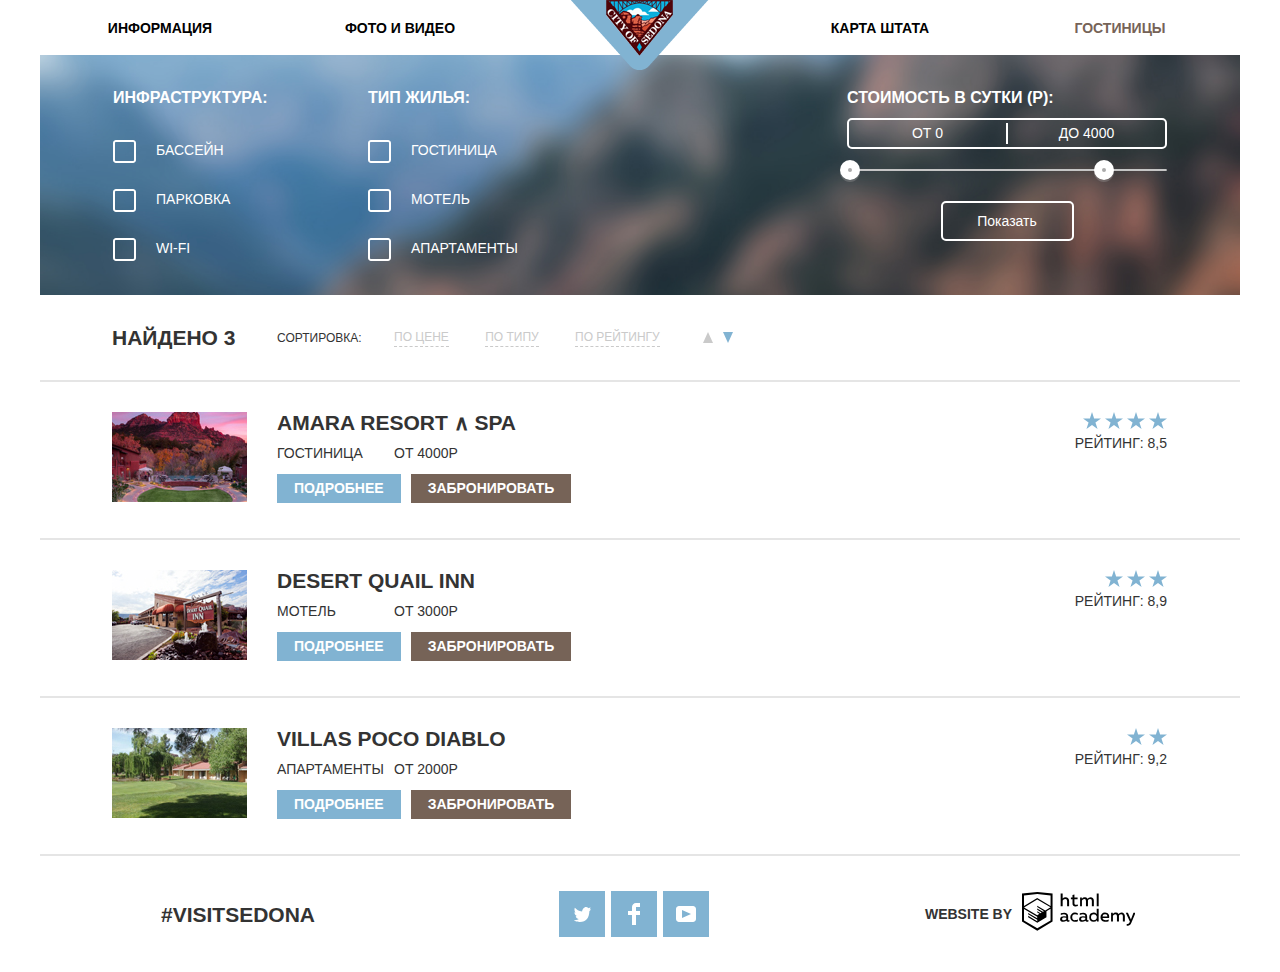
==== hotels.html @ 6f0a2630 "Добавил кнопки сортировки. Не понятно как их в право сместить." ====
<!DOCTYPE html>
<html lang="ru">
    <head>
        <meta charset="utf-8">
		<title>Седона - отели</title>
		<!-- <link href="https://fonts.googleapis.com/css?family=PT+Sans:400,400i,700,700i&amp;subset=cyrillic" rel="stylesheet"> -->
        <link rel="stylesheet" href="css/normalize.css">
		<link rel="stylesheet" href="css/styles.css">
		<link rel="stylesheet" href="css/jquery.ui.css">
		<link rel="stylesheet" href="css/jquery.ui.fix.css">
		<script src="js/jquery.js"></script>
		<script src="js/jquery.ui.js"></script>
		<script>
		$( function() {
			$( "#rangeSlider" ).slider({
				range: true,
				min: 0,
				max: 5000,
				values: [ 0, 4000 ],
				slide: function( event, ui ) {
					$( "#minPrice" ).html("ОТ " + ui.values[ 0 ]);
					$( "#maxPrice" ).html("ДО " + ui.values[ 1 ]);
				}
			});
			
			$( "#minPrice" ).html("ОТ " + $( "#rangeSlider" ).slider( "values", 0 ));
			$( "#maxPrice" ).html("ДО " + $( "#rangeSlider" ).slider( "values", 1 ));
		} );
		</script>
    </head>
    <body>
		<header class="page-header container">
		    <nav class="main-navigation">
				<ul class="site-navigation">
					<li><a href="index.html#intro">Информация</a></li>
					<li><a href="index.html">Фото и видео</a></li>
					<li>
						<a class="main-header-logo">
							<img src="img/site-icon-2.png" width="138" height="70" alt="Седона">
						</a>
					</li>
					<li><a href="index.html#map">Карта штата</a></li>
					<li><a class="active" href="hotels.html">Гостиницы</a></li>
				</ul>
			</nav>
		</header>
		<main class="container">
			<h1 class="visually-hidden">Седона - отели</h1>
			<section class="hotels-filter">
				<h2 class="visually-hidden">Фильтр</h2>
				<form class="hotels-filter-form" action="https://echo.htmlacademy.ru" method="GET">
					<div class="infrastructure-filter">
						<h3>Инфраструктура:</h4>
						<ul>
							<li>
								<input class="checkbox" id="isPoolRequired" type="checkbox" name="isPoolRequired">
								<label for="isPoolRequired"><span></span>Бассейн</label>
							</li>
							<li>
								<input class="checkbox" id="isParkingRequired" type="checkbox" name="isParkingRequired">
								<label for="isParkingRequired"><span></span>Парковка</label>
							</li>
							<li>
								<input class="checkbox" id="isWifiRequired" type="checkbox" name="isWifiRequired">
								<label for="isWifiRequired"><span></span>Wi-Fi</label>
							</li>
						</ul>
					</div>
					<div class="type-filter">
						<h3>Тип жилья:</h3>
						<ul>
							<li>
								<input class="checkbox" id="isHotelRequired" type="checkbox" name="isHotelRequired">
								<label for="isHotelRequired"><span></span>Гостиница</label>
							</li>
							<li>
								<input class="checkbox" id="isMotelRequired" type="checkbox" name="isMotelRequired">
								<label for="isMotelRequired"><span></span>Мотель</label>
							</li>
							<li>
								<input class="checkbox" id="isApartmentsRequired" type="checkbox" name="isApartmentsRequired">
								<label for="isApartmentsRequired"><span></span>Апартаменты</label>
							</li>
						</ul>
					</div>
					<div class="range-filter-section">
						<h3>Стоимость в сутки (р):</h3>
						<div class="range-prices">
							<div id="minPrice">ОТ</div>
							<div id="maxPrice">ДО</div>
						</div>

						<div id="rangeSlider"></div>
						<button class="button-white" type="submit">Показать</button>
					</div>
				</form>
			</section>
			<section class="hotels-sorting">
				<h2 class="visually-hidden">Способы сортировки</h2>
				<p class="total-column">
					Найдено <span class="total-counter">3</span>
				</p>
				<form class="hotels-sorting-form" action="https://echo.htmlacademy.ru" method="GET">
					<div class="sort-title">Сортировка:</div>
					<div class="sort-types">
						<button class="sort-button active" type="submit" name="price">По цене</button>
						<button class="sort-button" type="submit" name="type">По типу</button>
						<button class="sort-button" type="submit" name="rating">По рейтингу</button>
					</div>
					<div class="sort-direction">
						<button class="sort-button up-arrow-button" type="submit" name="ascending">По возрастанию</button>
						<button class="sort-button down-arrow-button active-button" type="submit" name="descending">По убыванию</button>
					</div>
				</form>
			</section>
			<section class="hotels-result">
				<h2 class="visually-hidden">Список отелей</h2>
				<ul>
					<li class="hotels-result-item">
						<div class="icon-column">
								<img src="img/content/amara-resort.jpg" width="135" height="90" alt="Отель Amara Resort &and; SPA">
						</div>
						<div class="description-column">
							<h2>Amara Resort &and; SPA</h2>
							<div class="details">
								<p>Гостиница</p>
								<p>от 4000р</p>
							</div>
							<div class="actions">
								<a class="button-blue" href="hotel-details.html">Подробнее</a>
								<a class="button-brown" href="hotel-order.html">Забронировать</a>
							</div>
						</div>
						<div class="rating-column">
							<ul class="rating">
								<li class="glyphicon-star">
									&nbsp;
								</li>
								<li class="glyphicon-star">
									&nbsp;
								</li>
								<li class="glyphicon-star">
									&nbsp;
								</li>
								<li class="glyphicon-star">
									&nbsp;
								</li>
							</ul>
							<p class="rating-info">
								Рейтинг: 8,5
							</p>
						</div>
					</li>
					<li class="hotels-result-item">
						<div class="icon-column">
							<img src="img/content/desert-quail.jpg" width="135" height="90" alt="Отель Desert Quail Inn">
						</div>
						<div class="description-column">
							<h2>Desert Quail Inn</h2>
							
							<div class="details">
								<p>Мотель</p>
								<p>от 3000р</p>
							</div>
							<div class="actions">
								<a class="button-blue" href="hotel-details.html">Подробнее</a>
								<a class="button-brown" href="hotel-order.html">Забронировать</a>
							</div>
						</div>
						<div class="rating-column">
							<ul class="rating">
								<li class="glyphicon-star">
									&nbsp;
								</li>
								<li class="glyphicon-star">
									&nbsp;
								</li>
								<li class="glyphicon-star">
									&nbsp;
								</li>
							</ul>
							<p class="rating-info">
								Рейтинг: 8,9
							</p>
						</div>
					</li>
					<li class="hotels-result-item">
						<div class="icon-column">
							<img src="img/content/villas-at-poco.jpg" width="135" height="90" alt="Отель Villas Poco Diablo">
						</div>
						<div class="description-column">
							<h2>Villas Poco Diablo</h2>
							<div class="details">
								<p>Апартаменты</p>
								<p>от 2000р</p>
							</div>
							<div class="actions">
								<a class="button-blue" href="hotel-details.html">Подробнее</a>
								<a class="button-brown" href="hotel-order.html">Забронировать</a>
							</div>
						</div>
						<div class="rating-column">
							<ul class="rating">
								<li class="glyphicon-star">
									&nbsp;
								</li>
								<li class="glyphicon-star">
									&nbsp;
								</li>
							</ul>
							<div class="rating-info">
								Рейтинг: 9,2
							</div>
						</div>
					</li>
				</ul>
			</section>
		</main>
		<footer class="page-footer container">
			<div class="footer-tag">
				#VISITSEDONA
			</div>

			<div class="footer-social">
				<ul>
					<li>
						<a href="#" class="social-button">
							<span class="visually-hidden">Твиттер</span>
							<svg version="1.1" id="Layer_1" xmlns="http://www.w3.org/2000/svg" xmlns:xlink="http://www.w3.org/1999/xlink" x="0px" y="0px"
							width="17px" height="15px" viewBox="0 0 17 15" enable-background="new 0 0 17 15" xml:space="preserve">
								
								<g id="W6EeEF_1_">
									<g>
										<path fill="#FFFFFF" d="M10.95,0.144c1.685-0.496,2.984,0.27,3.577,1.179c0.673-0.231,1.331-0.481,2.011-0.708
											c-0.004,0.861-0.522,1.513-0.857,1.768c0.685,0.17,1.304-0.491,1.304-0.491c-0.169,1-1.006,1.788-1.563,2.024
											c-0.231,6.75-3.175,11.217-10.077,11.082c-0.522,0,0.075,0-0.446,0c-0.41,0-4.164-0.46-4.898-1.887
											c2.271,0.196,3.893-0.422,4.693-1.177c-0.96-0.3-2.679-0.477-2.979-2.95C2.064,9.09,2.279,9.212,2.905,9.103
											C1.705,8.247,0.374,7.53,0.448,5.33c0.285,0.328,1.067,0.536,1.34,0.472c-0.703-0.241-1.97-3.36-0.894-4.952
											c1.818,1.854,3.735,3.606,7.152,3.773C8.254,2.33,9.183,0.793,10.95,0.144z"/>
									</g>
								</g>
							</svg>
						</a>
					</li>
					<li>
						<a href="#" class="social-button">
							<span class="visually-hidden">Фейсбук</span>
							<svg version="1.1" id="Layer_2" xmlns="http://www.w3.org/2000/svg" xmlns:xlink="http://www.w3.org/1999/xlink" x="0px" y="0px"
							width="12px" height="22px" viewBox="0 0 12 22" enable-background="new 0 0 12 22" xml:space="preserve">
								<path fill="#FFFFFF" d="M12,4V0H8C5.791,0,4,1.791,4,4v4H0v4h4v10h4V12h4V8H8V4H12z"/>
							</svg>
						</a>
					</li>
					<li>
						<a href="#" class="social-button">
							<span class="visually-hidden">YouTube</span>
							<svg version="1.1" id="Layer_1" xmlns="http://www.w3.org/2000/svg" xmlns:xlink="http://www.w3.org/1999/xlink" x="0px" y="0px"
							width="20px" height="16px" viewBox="0 0 20 16" enable-background="new 0 0 20 16" xml:space="preserve">
								<path fill="#FFFFFF" d="M17,0H3C1.35,0,0,1.35,0,3v10c0,1.65,1.35,3,3,3h14c1.65,0,3-1.35,3-3V3C20,1.35,18.65,0,17,0z
										M6.027,11.998V4.002L15.014,8L6.027,11.998z"/>
							</svg>
						</a>
					</li>
				</ul>
			</div>

			<div class="footer-copyright">
				<b>Website by</b>
				<a class="button" href="https://htmlacademy.ru">
					<svg id="Layer_1" data-name="Layer 1" xmlns="http://www.w3.org/2000/svg" viewBox="0 0 113 39" width="113px" height="39px"><title>HTML Academy</title><path d="M401.93,351.51a2.07,2.07,0,0,0,.58-0.11v1.4a3.41,3.41,0,0,1-1.24.22,1.75,1.75,0,0,1-1.75-1,5.08,5.08,0,0,1-3.3,1.13c-1.59,0-3.06-.87-3.06-2.68,0-2.24,2.08-2.93,3.9-2.93a11.63,11.63,0,0,1,2.28.26v-0.31c0-1.09-.8-1.86-2.3-1.86a7.79,7.79,0,0,0-3.15.67v-1.79a10.72,10.72,0,0,1,3.35-.58c2.48,0,4,1.18,4,3.83v3.14A0.57,0.57,0,0,0,401.93,351.51Zm-6.76-1.19a1.42,1.42,0,0,0,1.64,1.29,3.56,3.56,0,0,0,2.53-1V349.1a10.21,10.21,0,0,0-1.9-.22C396.34,348.89,395.17,349.23,395.17,350.33Z" transform="translate(-355.09 -323.29)" fill="black"/><path d="M408.15,343.91a5.29,5.29,0,0,1,2.7.67v1.79a4.28,4.28,0,0,0-2.42-.73,2.89,2.89,0,1,0,0,5.76,5.26,5.26,0,0,0,2.55-.67v1.8a6.58,6.58,0,0,1-2.9.6,4.42,4.42,0,0,1-4.72-4.54A4.54,4.54,0,0,1,408.15,343.91Z" transform="translate(-355.09 -323.29)" fill="black"/><path d="M420.93,351.51a2.07,2.07,0,0,0,.58-0.11v1.4a3.41,3.41,0,0,1-1.24.22,1.75,1.75,0,0,1-1.75-1,5.08,5.08,0,0,1-3.3,1.13c-1.59,0-3.06-.87-3.06-2.68,0-2.24,2.08-2.93,3.9-2.93a11.63,11.63,0,0,1,2.28.26v-0.31c0-1.09-.8-1.86-2.3-1.86a7.79,7.79,0,0,0-3.15.67v-1.79a10.72,10.72,0,0,1,3.35-.58c2.48,0,4,1.18,4,3.83v3.14A0.57,0.57,0,0,0,420.93,351.51Zm-6.76-1.19a1.42,1.42,0,0,0,1.64,1.29,3.56,3.56,0,0,0,2.53-1V349.1a10.21,10.21,0,0,0-1.9-.22C415.33,348.89,414.17,349.23,414.17,350.33Z" transform="translate(-355.09 -323.29)" fill="black"/><path d="M431.76,340.14V352.9H430v-1.39a4.07,4.07,0,0,1-3.35,1.62,4.62,4.62,0,0,1,0-9.22,4,4,0,0,1,3.15,1.37v-5.14h2ZM427,345.62a2.9,2.9,0,0,0,0,5.8,3,3,0,0,0,2.79-1.84v-2.13A3.06,3.06,0,0,0,427,345.62Z" transform="translate(-355.09 -323.29)" fill="black"/><path d="M438.08,343.91c3.48,0,4.68,2.81,4.12,5.34h-6.58c0.22,1.57,1.75,2.22,3.35,2.22a6.41,6.41,0,0,0,2.77-.62v1.68a7.5,7.5,0,0,1-3.14.6c-2.68,0-5-1.53-5-4.61A4.39,4.39,0,0,1,438.08,343.91Zm0.09,1.62a2.39,2.39,0,0,0-2.57,2.26h4.85A2.06,2.06,0,0,0,438.17,345.53Z" transform="translate(-355.09 -323.29)" fill="black"/><path d="M444.19,352.9v-8.75h1.73v1.09a4,4,0,0,1,2.92-1.33,3,3,0,0,1,2.73,1.4,4.33,4.33,0,0,1,3.06-1.4,3.21,3.21,0,0,1,3.32,3.52v5.47h-2v-5.41a1.67,1.67,0,0,0-1.73-1.84,2.94,2.94,0,0,0-2.17,1.18c0,0.2,0,.4,0,0.6v5.47h-2v-5.41a1.67,1.67,0,0,0-1.73-1.84,3.11,3.11,0,0,0-2.32,1.35v5.91h-2Z" transform="translate(-355.09 -323.29)" fill="black"/><path d="M466.56,344.15h2l-4.1,9.93c-0.95,2.28-2.19,3-3.52,3a5,5,0,0,1-1.15-.15v-1.66a3,3,0,0,0,.89.13c0.95,0,1.66-.67,2.17-2l0.18-.44-4.16-8.82H461l3,6.6Z" transform="translate(-355.09 -323.29)" fill="black"/><path d="M395.75,324.82v5a4,4,0,0,1,2.83-1.2,3.41,3.41,0,0,1,3.61,3.57v5.41h-2v-5.16a1.9,1.9,0,0,0-2-2.1,3.08,3.08,0,0,0-2.44,1.46v5.8h-2V324.82h2Z" transform="translate(-355.09 -323.29)" fill="black"/><path d="M407.52,325.71v3.12h3.17v1.71h-3.17v4c0,1.15.53,1.53,1.66,1.53a4.71,4.71,0,0,0,1.77-.35v1.68a7.14,7.14,0,0,1-2.35.38,2.68,2.68,0,0,1-3-2.88v-4.38H404v-1.71h1.57v-2.64Z" transform="translate(-355.09 -323.29)" fill="black"/><path d="M413.19,337.58v-8.75h1.73v1.09a4,4,0,0,1,2.92-1.33,3,3,0,0,1,2.73,1.4,4.33,4.33,0,0,1,3.06-1.4,3.21,3.21,0,0,1,3.32,3.52v5.47h-2v-5.41a1.67,1.67,0,0,0-1.73-1.84,2.94,2.94,0,0,0-2.17,1.18c0,0.2,0,.4,0,0.6v5.47h-2v-5.41a1.67,1.67,0,0,0-1.73-1.84,3.11,3.11,0,0,0-2.32,1.35v5.91h-2Z" transform="translate(-355.09 -323.29)" fill="black"/><rect x="74.72" y="1.52" width="1.95" height="12.76" fill="black"/><path d="M370.53,323.31l-0.16,0-15.28,1.6v28L370.37,362l15.28-9.09v-28Zm13.12,28.45-13.28,7.9-13.28-7.9V340.28l13.22,7.87,0,1.43-9.07-5.4v1.38l9.11,5.47,0,1.46-9.1-5.42v1.38l9.11,5.47h0l9.19-5.5v-1.39h0v-4.52l4.1-2.45v11.67Zm0-13.16L380,340.74h0l-1.68,1-8-4.76v1.38l6.84,4.07-0.06,0-0.15.09-1,.57-5.64-3.36v1.38l4.45,2.65-1.05.7,0,0-3.36-2v1.38l2.21,1.3-2.25,1.35-13.16-7.82,13.17-7.92h0Zm0-1.39-13.35-7.87h0l-13.2,7.86v-10.5l13.28-1.39,13.28,1.39v10.51Z" transform="translate(-355.09 -323.29)" fill="black"/></svg>
				</a>
			</div>
		</footer>
	</body>
</html>
---- css/styles.css ----
html, body {
	/* Блочная модель */
	margin: 0;
	padding: 0;

	/* Типографика */
	font-family: 'PT Sans', sans-serif;
	font-size: 14px;
	line-height: 21px;
	font-weight: normal;
	color: #333333;
	text-transform: uppercase;
	text-align: center;

	/* Оформление */
	background-color: white;
}

/* body {
	background-image: url("../img/backgrounds/sedona-index-1200.jpg");
	background-position: top center;
	background-repeat: no-repeat;
} */

h2, h3 {
	/* Блочная модель */
	margin: 0;

	/* Типографика */
	font-size: 21px;
	font-weight: bold;
	line-height: 21px;
}

a {
	/* Типографика */
	text-decoration: none;
	color: black;
}

a:hover,
a:focus {
	color: #81b3d2;
}

a:click {
	color: #cacaca;
}

a:active,
a.active {
	color: #766357;
}

p {
	/* Блочная модель */
	padding-top: 0;
	margin: 0;
}

.visually-hidden {
	position: absolute !important;
	clip: rect(1px 1px 1px 1px); /* IE6, IE7 */
	clip: rect(1px, 1px, 1px, 1px);
	padding:0 !important;
	border:0 !important;
	height: 1px !important; 
	width: 1px !important; 
	overflow: hidden;
}

.container {
	/* Блочная модель */
	max-width: 1200px;
	margin: 0 auto;
}

.site-navigation {
	/* Блочная модель */
	display: flex;
	flex-wrap: wrap;
	align-items: center;
	margin: 0;
	padding: 0;

	/* Типографика */
	line-height: 26px;

	/* Оформление */
	list-style: none;
}

.site-navigation li {
	/* Блочная модель */
	width: 20%;

	/* Типографика */
	text-align: center;
	font-weight: bold;
	line-height: 26px;
}

.main-header-logo {
	position: relative;

	height: 55px;
	display: block;
}

.main-header-logo img {
	position: absolute;
	z-index: 2;
	top: 0;
	left: 0;
	right: 0;

	margin: 0 auto;
}

.intro h2 {
	/* Блочная модель */
	padding-top: 55px;
	padding-bottom: 0px;
	margin: 0 auto;
	max-width: 490px;

	/* Типографика */
	line-height: 26px;
}

.intro p {
	/* Блочная модель */
	padding-top: 30px;
	padding-bottom: 50px;
	margin: 0 auto;
}

.feature {
	/* Блочная модель */
	display: flex;
	align-items: center;

	/* Типографика */
	text-align: center;
	color: white;

	/* Оформление */
	background-color: #81b3d2;
}

.feature img {
	display: block;
	padding: 0;
	margin: 0;
}

.feature p {
	padding-top: 32px;
}

.feature.feature-reverse {
	/* Блочная модель */
	flex-direction: row-reverse;
}

.left-side {
	padding-left: 60px;
	padding-right: 60px;
}

.recommendations {
	/* Блочная модель */
	display: flex;
}

.recommendations .recommendations-item {
	/* Блочная модель */
	width: 33%;
}

.recommendations .recommendations-item p {
	padding-top: 32px;
}

.recommendations .recommendations-item h3 {
	/* Позиционирование */
	position: relative;

	/* Блочная модель */
	padding-top: 164px;
}

.recommendations .recommendations-item h3::before {
	content: "";

	/* Позиционирование */
	position: absolute;
	top: 60px;
	left: 0;
	right: 0;

	/* Блочная модель */
	width: 75px;
	height: 76px;
	margin: 0 auto;

	/* Оформление */
	background-repeat: no-repeat;
}

.recommendations .recommendations-item.house h3::before {
	/* Оформление */
	background-image: url("../img/icons/house.svg");
}

.recommendations .recommendations-item.food h3::before {
	/* Оформление */
	background-image: url("../img/icons/food.svg");
}

.recommendations .recommendations-item.souvenirs h3::before {
	/* Оформление */
	background-image: url("../img/icons/souvenirs.svg");
}

.recommendations .recommendations-item p:last-child {
	padding-bottom: 90px;
}

.features-list {
	/* Блочная модель */
	display: flex;

	/* Типографика */
	text-align: center;

	/* Оформление */
	background-color: #eeeeee;
}

.features-list .features-item {
	/* Блочная модель */
	width: 33%;
	padding-left: 70px;
	padding-right: 70px;
}

.features-list .features-item h3 {
	/* Блочная модель */
	padding-top: 50px; 

	/* Блочная модель */
	margin: 0;

	/* Типографика */
	color: black;
}

.features-list .features-item p {
	padding-top: 32px;
}

.features-list .features-item p:last-child {
	padding-bottom: 65px;
}

.hotels-search {
	/* Типографика */
	text-align: center;
}

.hotels-search h2 {
	/* Блочная модель */
	padding-top: 60px;
	margin: 0;

	/* Типографика */
	font-size: 30px;
	line-height: 36px;
	text-align: center;
}

/* ???? */
.hotels-search > p {
	/* Блочная модель */
	padding: 0;

	/* Типографика */
	font-size: 14px;
	line-height: 24px;
	font-weight: normal;
}

.hotels-search > p:first-of-type {
	/* Блочная модель */
	padding-top: 40px;
}

.hotels-search > p:last-of-type {
	/* Блочная модель */
	padding-bottom: 55px;
}

.hotels-search button {
	/* Типографика */
	font: inherit;
	font-size: 21px;
	font-weight: bold;
	line-height: 26px;
	text-transform: uppercase;
	text-align: center;
	vertical-align: middle;
	color: white;

	/* Оформление */
	border: none;
}

.hotels-search .button-brown {
	/* Блочная модель */
	width: 568px;
	min-height: 86px;
}

.hotels-search .overlay-content {
	/* Позиционирование */
	position: relative;
}

.hotels-search .search-form {
	/* Позиционирование */
	position: absolute;
	top: 0;
	left: 0;
	right: 0;
	z-index: 2;

	/* Блочная модель */
	padding: 55px;
	margin: 0 auto;
	width: 458px;

	/* Типографика */
	text-align: left;
	font-weight: bold;

	/* Оформление */
	background-color: white;
}

.hotels-search .search-form .flex-row {
	/* Блочная модель */
	display: flex;
	flex-wrap: nowrap;
	align-items: center;
	justify-content: flex-end;
}

.hotels-search .search-form > .flex-row {
	/* Блочная модель */
	padding-bottom: 30px;
}

.hotels-search .search-form > .flex-row:last-of-type {
	/* Блочная модель */
	padding-bottom: 55px;
}

.hotels-search .search-form .flex-row.half-width {
	/* Блочная модель */
	width: 50%;
}

.hotels-search .search-form button:not(.button-blue) {
	/* Блочная модель */
	width: 40px;
	min-height: 40px;
	border: none;
	border-radius: 0px;

	/* Типографика */
	color: #a9a9a9;

	/* Оформление */
	outline: none;
	background-color: #f2f2f2;
	cursor: pointer;
}

.hotels-search .search-form .calendar {
	/* Типографика */
	font-size: 0;

	/* Оформление */
	background-image: url("../img/icons/calendar.svg");
	background-repeat: no-repeat;
	background-position: 50% 50%;
}

.hotels-search .search-form .half-width input {
	/* Блочная модель */
	width: 40px;

	/* Типографика */
	text-align: center;
}

.hotels-search .search-form input {
	/* Блочная модель */
	width: 306px;
	height: 38px;

	/* Типографика */
	font: inherit;

	/* Оформление */
	outline: none;
	border: none;
	background-color: #f2f2f2;
}

.hotels-search .search-form input:hover {
	/* Оформление */
	background-color: #ebebeb;
}

.hotels-search .search-form input:focus {
	/* Оформление */
	background-color: white;
	border: 2px solid #e5e5e5;
	outline: none;
}

.hotels-search .search-form label {
	padding-right: 20px;
}

.map img {
	display: block;
	padding: 0;
	margin: 0;
}

.search-form .button-blue {
	/* Блочная модель */
	min-height: 58px;
	width: 458px;
}

.button-brown {
	/* Типографика */
	color: white;

	/* Оформление */
	background-color: #766357;
}

.button-brown:hover,
.button-brown:focus {
	/* Типографика */
	color: white;

	/* Оформление */
	background-color: #604e43;
}

.button-brown:active {
	/* Типографика */
	color: #928a85;

	/* Оформление */
	background-color: #503e33;
}

.button-blue {
	/* Типографика */
	color: white;

	/* Оформление */
	background-color: #81b3d2;
}

.button-blue:hover,
.button-blue:focus {
	/* Типографика */
	color: white;
	
	/* Оформление */
	background-color: #669ec0;
}

.button-blue:active {
	/* Типографика */
	color: #94b9d2;

	/* Оформление */
	background-color: #5496bd;
}

.hotels-filter {
	/* Блочная модель */
	padding: 32px;

	/* Оформление */
	background-image: url("../img/backgrounds/intro-blur.jpg");
	background-repeat: no-repeat;
	background-size: cover;
	background-position: 50% 50%;
}

.hotels-filter-form {
	/* Блочная модель */
	display: flex;
	align-items: flex-start;
	justify-content: space-between;
	padding-left: 41px;
	padding-right: 41px;

	/* Типографика */
	color: white;
}

.hotels-filter-form h3 {
	/* Типографика */
	font-size: 16px;
}

.hotels-filter-form .infrastructure-filter,
.hotels-filter-form .type-filter {
	/* Блочная модель */
	flex-basis: 255px;

	/* Типографика */
	text-align: left;
}

.hotels-filter-form .infrastructure-filter h3,
.hotels-filter-form .type-filter h3 {
	/* Блочная модель */
	padding-bottom: 30px; 
}

.hotels-filter-form .range-filter-section {
	/* Блочная модель */
	flex-basis: 320px;
	margin-left: auto;

	/* Типографика */
	text-align: center;
}

.hotels-filter-form .range-filter-section h3 {
	/* Блочная модель */
	margin-bottom: 10px;

	/* Типографика */
	text-align: left;
}

.hotels-filter-form .range-filter-section .range-prices {
	/* Блочная модель */
	display: flex;
	padding-top: 3px;
	padding-bottom: 3px;
	margin-bottom: 20px;

	/* Оформление */
	border: 2px solid white;
	border-radius: 5px;
}

.hotels-filter-form .range-filter-section .range-prices div {
	flex: 1 1;
}

.hotels-filter-form .range-filter-section .range-prices div:last-child {
	border-left: 2px solid white;
}

.hotels-filter-form .range-filter-section .ui-slider {
	margin-bottom: 30px;
}

.hotels-filter-form ul {
	/* Блочная модель */
	padding: 0;
	margin: 0;

	/* Типографика */
	font-weight: normal;
	text-align: left;

	/* Оформление */
	list-style: none;
}

.hotels-filter-form ul li:not(:last-of-type) {
	padding-bottom: 22px;
}

.hotels-filter-form .checkbox {
	/* Блочная модель */
	display: none;
}

.hotels-filter-form .checkbox + label {
	/* Оформление */
	cursor: pointer;
}

/*
	Took solution from here https://blogs.adobe.com/creativecloud/css-vs-svg-styling-checkboxes-and-radio-buttons/.
	TODO: How to color SVG to white in this case?
 */
.hotels-filter-form .checkbox + label span {
	/* Блочная модель */
	display: inline-block;
    vertical-align: middle;
    width: 27px;
	height: 27px;
	padding-right: 16px;

	/* Оформление */
    background: url("../img/icons/checkbox-off.svg") 0px center no-repeat;
}

.hotels-filter-form .checkbox:checked + label span {
	/* Оформление */
	background-image: url("../img/icons/checkbox-on.svg");
}

.range-filter-section .ui-slider .ui-slider-handle {
	width:23px; 
    height:23px; 
	background:url("../img/icons/range-filter-button.svg") no-repeat; 
	overflow: hidden; 
    position:absolute;
    top: -10px;
    border-style:none; 
}

.range-filter-section .button-white {
	border: 2px solid white;
    background: none;
    color: white;
    width: 133px;
    padding-top: 10px;
    padding-bottom: 10px;
    border-radius: 5px;
}

.range-filter-section .button-white:hover, 
.range-filter-section .button-white:focus {
	color: black;
	background-color: white;
}

.hotels-sorting {
	/* Блочная модель */
	display: flex;
	align-items: center;
	justify-content: flex-start;
	padding-left: 72px;

	text-transform: uppercase;

	/* Временно. Для разметки */
	height: 85px;
}

.hotels-sorting .total-column {
	font-size: 21px;
	line-height: 26px;
	font-weight: bold;
}

.hotels-sorting .total-column,
.hotels-result-item .icon-column {
	/* Блочная модель */
	flex-basis: 165px;

	/* Типографика */
	text-align: left;
}

.hotels-sorting .hotels-sorting-form {
	flex-grow: 1;
	text-align: left;
}

.hotels-sorting .hotels-sorting-form .sort-title,
.hotels-sorting .hotels-sorting-form .sort-types {
	font-size: 12px;
	line-height: 18px;
}

.hotels-sorting .hotels-sorting-form,
.hotels-result-item .details,
.hotels-result-item .actions {
	display: flex;
	align-items: center;
	justify-content: flex-start;
}

.hotels-sorting .sort-title,
.hotels-result-item .details p:first-of-type,
.hotels-result-item .actions a:first-of-type {
	flex-basis: 107px;
	margin-right: 10px;
}

.hotels-sorting .sort-direction {
	display: flex;
	flex-direction: row;
	flex-grow: 1;
	padding-right: 73px;
}

.hotels-sorting .sort-direction .sort-button {
	margin-left: 10px;
}

/*
	Took example here https://css-tricks.com/snippets/css/css-triangle/.
*/
.hotels-sorting .up-arrow-button {
	width: 0;
	height: 0;

	font-size: 0px;

	border: none;
	border-left: 5px solid transparent;
	border-right: 5px solid transparent;
	
	border-bottom: 11px solid #cacaca;
}

.hotels-sorting .up-arrow-button.active {
	border-bottom-color: #81b3d2;
}

.hotels-sorting .up-arrow-button:active {
	border-bottom-color: #81b3d2;
}

.hotels-sorting .up-arrow-button:hover,
.hotels-sorting .up-arrow-button:focus {
	border-bottom-color: black;	
}

.hotels-sorting .down-arrow-button {
	width: 0;
	height: 0;

	font-size: 0px;

	border: none;
	border-left: 5px solid transparent;
	border-right: 5px solid transparent;
	
	border-top: 11px solid #cacaca;	
}

.hotels-sorting .down-arrow-button.active-button {
	border-top-color: #81b3d2;	
}

.hotels-sorting .down-arrow-button:active {
	border-top-color: #81b3d2;
}

.hotels-sorting .down-arrow-button:hover,
.hotels-sorting .down-arrow-button:focus {
	border-top-color: black;	
}

.hotels-sorting-form button {
	/* Блочная модель */
	padding:0;

	/* Типографика */
	font: inherit;
	font-size: 12px;
	line-height: 18px;
	color: #cacaca;
	text-transform: uppercase;
	
	/* Оформление */
	background:none;
	border:none;
	border-bottom: 1px dashed #cacaca;
	cursor: pointer;
}

.hotels-sorting-form .sort-types .sort-button {
	margin-right: 33px;
}

.hotels-sorting-form .sort-types .sort-button.active-button {
	color: #95bed8;

	border:none;
}

.hotels-sorting-form .sort-types .sort-button:hover,
.hotels-sorting-form .sort-types .sort-button:focus {
	color: #95bed8;

	border-bottom: 1px dashed #95bed8;
}

.hotels-sorting-form .sort-types .sort-button:click {
	color:black;

	border: none;
}

.hotels-result > ul {
	/* Блочная модель */
	padding: 0;
	margin: 0;
	list-style: none;
}

.hotels-result .hotels-result-item {
	/* Блочная модель */
	display: flex;
	align-items: stretch;
	justify-content: flex-start;
	padding-top: 30px;
	padding-bottom: 30px;
	padding-left: 72px;

	/* Типографика */
	text-align: left;

	/* Оформление */
	border-top: 2px solid #e5e5e5;
}

.hotels-result .hotels-result-item:last-of-type {
	/* Оформление */
	border-bottom: 2px solid #e5e5e5;
}

.hotels-result-item h2 {
	padding-bottom: 10px;
}

.hotels-result-item .details {
	padding-bottom: 10px;
}

.hotels-result-item .rating-column {
	flex: 1;
	display: flex;
	flex-direction: column;
	text-align: right;
	align-content: space-between;
	padding-right: 73px;
}

.hotels-result-item .rating-column .rating-info {
	flex: 1;
}

.hotels-result .rating .glyphicon-star {
	display: inline-block;
	width: 18px;
	height: 17px;
	background-image: url("../img/icons/star-icon.svg");
	background-repeat: no-repeat;
}

.hotels-result .button-blue {
	border: none;
	padding-left: 17px;
	padding-right: 17px;
	padding-top: 4px;
	padding-bottom: 4px;

	text-decoration: none;
	text-align: center;
	font-size: 14px;
	font-weight: bold;
	line-height: 21px;
}

.hotels-result .button-brown {
	border: none;
	padding-left: 17px;
	padding-right: 17px;
	padding-top: 4px;
	padding-bottom: 4px;

	text-decoration: none;
	text-align: center;
	font-size: 14px;
	font-weight: bold;
	line-height: 21px;
}

.page-footer {
	display: flex;
	align-items: center;
}

.page-footer-overlay {
	position: relative;
	
	margin-top: -116px;
	
	background: rgba(255, 255, 255, .5);
}

.page-footer > div {
	width: 33%;
}

.footer-tag {
	font-weight: bold;
	font-size: 21px;
}

.footer-social ul {
	/* Блочная модель */
	display: flex;
	flex-wrap: wrap;
	align-items: center;
	justify-content: space-between;
	margin: 0 auto;
	padding: 0;
	width: 150px;

	/* Типографика */
	text-align: center;

	/* Оформление */
	list-style: none;
}

.footer-social .social-button  {
	display: flex;
	align-items: center;
	justify-content: center;
	width: 46px;
	height: 46px;
	margin-top: 35px;
	margin-bottom: 35px;
	background-color: #81b3d2;
}

.footer-social .social-button:hover,
.footer-social .social-button:focus {
	background-color: #669ec0;
}

.footer-social .social-button:active {
	background-color: #5496bd;
}

.footer-social .social-button:active path {
	fill: #88b6d1;
}

.footer-copyright {
	display: flex;
	align-items: center;
	justify-content: center;
}

.footer-copyright b {
	padding-right: 10px;
}

.footer-copyright:hover path,
.footer-copyright:focus path,
.footer-copyright:hover rect,
.footer-copyright:focus rect {
	fill: #81b3d2;
}

.footer-copyright:active path,
.footer-copyright:active rect  {
	fill: #bdbbbc;
}

.footer-social a {
	/* Типографика */
	color: black;
}

.footer-social a:hover,
.footer-social a:focus {
	/* Типографика */
	color: #81b3d2;
}
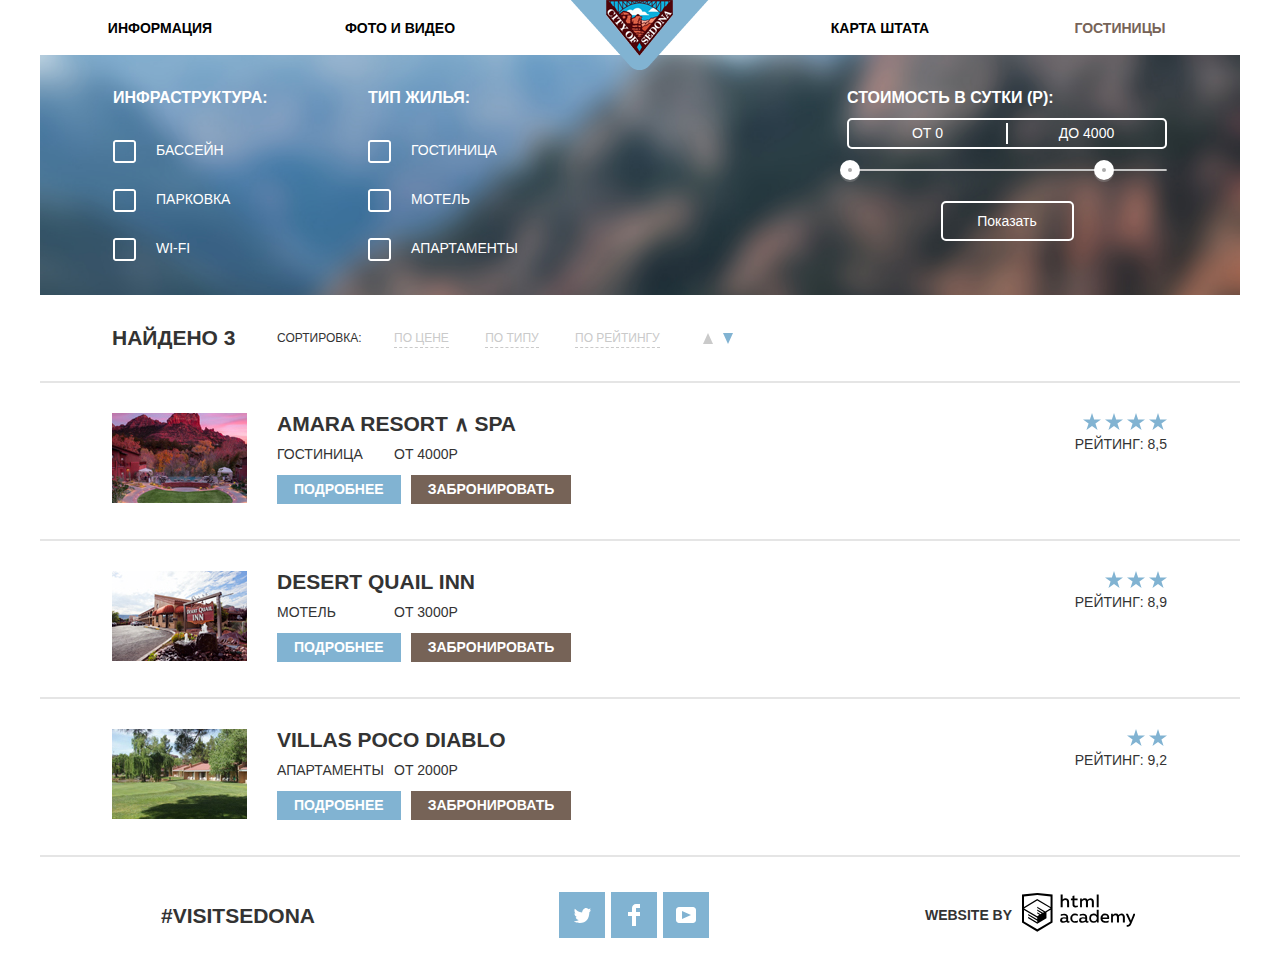
==== commit ada3db8b: "Пофиксил ошибки валидации по validation.w3.org" ====
--- a/hotels.html
+++ b/hotels.html
@@ -50,7 +50,7 @@
 				<h2 class="visually-hidden">Фильтр</h2>
 				<form class="hotels-filter-form" action="https://echo.htmlacademy.ru" method="GET">
 					<div class="infrastructure-filter">
-						<h3>Инфраструктура:</h4>
+						<h3>Инфраструктура:</h3>
 						<ul>
 							<li>
 								<input class="checkbox" id="isPoolRequired" type="checkbox" name="isPoolRequired">
@@ -226,7 +226,7 @@
 					<li>
 						<a href="#" class="social-button">
 							<span class="visually-hidden">Твиттер</span>
-							<svg version="1.1" id="Layer_1" xmlns="http://www.w3.org/2000/svg" xmlns:xlink="http://www.w3.org/1999/xlink" x="0px" y="0px"
+							<svg version="1.1" id="twitter-icon" xmlns="http://www.w3.org/2000/svg" xmlns:xlink="http://www.w3.org/1999/xlink" x="0px" y="0px"
 							width="17px" height="15px" viewBox="0 0 17 15" enable-background="new 0 0 17 15" xml:space="preserve">
 								
 								<g id="W6EeEF_1_">
@@ -245,7 +245,7 @@
 					<li>
 						<a href="#" class="social-button">
 							<span class="visually-hidden">Фейсбук</span>
-							<svg version="1.1" id="Layer_2" xmlns="http://www.w3.org/2000/svg" xmlns:xlink="http://www.w3.org/1999/xlink" x="0px" y="0px"
+							<svg version="1.1" id="facebook-icon" xmlns="http://www.w3.org/2000/svg" xmlns:xlink="http://www.w3.org/1999/xlink" x="0px" y="0px"
 							width="12px" height="22px" viewBox="0 0 12 22" enable-background="new 0 0 12 22" xml:space="preserve">
 								<path fill="#FFFFFF" d="M12,4V0H8C5.791,0,4,1.791,4,4v4H0v4h4v10h4V12h4V8H8V4H12z"/>
 							</svg>
@@ -254,7 +254,7 @@
 					<li>
 						<a href="#" class="social-button">
 							<span class="visually-hidden">YouTube</span>
-							<svg version="1.1" id="Layer_1" xmlns="http://www.w3.org/2000/svg" xmlns:xlink="http://www.w3.org/1999/xlink" x="0px" y="0px"
+							<svg version="1.1" id="youtube-icon" xmlns="http://www.w3.org/2000/svg" xmlns:xlink="http://www.w3.org/1999/xlink" x="0px" y="0px"
 							width="20px" height="16px" viewBox="0 0 20 16" enable-background="new 0 0 20 16" xml:space="preserve">
 								<path fill="#FFFFFF" d="M17,0H3C1.35,0,0,1.35,0,3v10c0,1.65,1.35,3,3,3h14c1.65,0,3-1.35,3-3V3C20,1.35,18.65,0,17,0z
 										M6.027,11.998V4.002L15.014,8L6.027,11.998z"/>
@@ -267,7 +267,7 @@
 			<div class="footer-copyright">
 				<b>Website by</b>
 				<a class="button" href="https://htmlacademy.ru">
-					<svg id="Layer_1" data-name="Layer 1" xmlns="http://www.w3.org/2000/svg" viewBox="0 0 113 39" width="113px" height="39px"><title>HTML Academy</title><path d="M401.93,351.51a2.07,2.07,0,0,0,.58-0.11v1.4a3.41,3.41,0,0,1-1.24.22,1.75,1.75,0,0,1-1.75-1,5.08,5.08,0,0,1-3.3,1.13c-1.59,0-3.06-.87-3.06-2.68,0-2.24,2.08-2.93,3.9-2.93a11.63,11.63,0,0,1,2.28.26v-0.31c0-1.09-.8-1.86-2.3-1.86a7.79,7.79,0,0,0-3.15.67v-1.79a10.72,10.72,0,0,1,3.35-.58c2.48,0,4,1.18,4,3.83v3.14A0.57,0.57,0,0,0,401.93,351.51Zm-6.76-1.19a1.42,1.42,0,0,0,1.64,1.29,3.56,3.56,0,0,0,2.53-1V349.1a10.21,10.21,0,0,0-1.9-.22C396.34,348.89,395.17,349.23,395.17,350.33Z" transform="translate(-355.09 -323.29)" fill="black"/><path d="M408.15,343.91a5.29,5.29,0,0,1,2.7.67v1.79a4.28,4.28,0,0,0-2.42-.73,2.89,2.89,0,1,0,0,5.76,5.26,5.26,0,0,0,2.55-.67v1.8a6.58,6.58,0,0,1-2.9.6,4.42,4.42,0,0,1-4.72-4.54A4.54,4.54,0,0,1,408.15,343.91Z" transform="translate(-355.09 -323.29)" fill="black"/><path d="M420.93,351.51a2.07,2.07,0,0,0,.58-0.11v1.4a3.41,3.41,0,0,1-1.24.22,1.75,1.75,0,0,1-1.75-1,5.08,5.08,0,0,1-3.3,1.13c-1.59,0-3.06-.87-3.06-2.68,0-2.24,2.08-2.93,3.9-2.93a11.63,11.63,0,0,1,2.28.26v-0.31c0-1.09-.8-1.86-2.3-1.86a7.79,7.79,0,0,0-3.15.67v-1.79a10.72,10.72,0,0,1,3.35-.58c2.48,0,4,1.18,4,3.83v3.14A0.57,0.57,0,0,0,420.93,351.51Zm-6.76-1.19a1.42,1.42,0,0,0,1.64,1.29,3.56,3.56,0,0,0,2.53-1V349.1a10.21,10.21,0,0,0-1.9-.22C415.33,348.89,414.17,349.23,414.17,350.33Z" transform="translate(-355.09 -323.29)" fill="black"/><path d="M431.76,340.14V352.9H430v-1.39a4.07,4.07,0,0,1-3.35,1.62,4.62,4.62,0,0,1,0-9.22,4,4,0,0,1,3.15,1.37v-5.14h2ZM427,345.62a2.9,2.9,0,0,0,0,5.8,3,3,0,0,0,2.79-1.84v-2.13A3.06,3.06,0,0,0,427,345.62Z" transform="translate(-355.09 -323.29)" fill="black"/><path d="M438.08,343.91c3.48,0,4.68,2.81,4.12,5.34h-6.58c0.22,1.57,1.75,2.22,3.35,2.22a6.41,6.41,0,0,0,2.77-.62v1.68a7.5,7.5,0,0,1-3.14.6c-2.68,0-5-1.53-5-4.61A4.39,4.39,0,0,1,438.08,343.91Zm0.09,1.62a2.39,2.39,0,0,0-2.57,2.26h4.85A2.06,2.06,0,0,0,438.17,345.53Z" transform="translate(-355.09 -323.29)" fill="black"/><path d="M444.19,352.9v-8.75h1.73v1.09a4,4,0,0,1,2.92-1.33,3,3,0,0,1,2.73,1.4,4.33,4.33,0,0,1,3.06-1.4,3.21,3.21,0,0,1,3.32,3.52v5.47h-2v-5.41a1.67,1.67,0,0,0-1.73-1.84,2.94,2.94,0,0,0-2.17,1.18c0,0.2,0,.4,0,0.6v5.47h-2v-5.41a1.67,1.67,0,0,0-1.73-1.84,3.11,3.11,0,0,0-2.32,1.35v5.91h-2Z" transform="translate(-355.09 -323.29)" fill="black"/><path d="M466.56,344.15h2l-4.1,9.93c-0.95,2.28-2.19,3-3.52,3a5,5,0,0,1-1.15-.15v-1.66a3,3,0,0,0,.89.13c0.95,0,1.66-.67,2.17-2l0.18-.44-4.16-8.82H461l3,6.6Z" transform="translate(-355.09 -323.29)" fill="black"/><path d="M395.75,324.82v5a4,4,0,0,1,2.83-1.2,3.41,3.41,0,0,1,3.61,3.57v5.41h-2v-5.16a1.9,1.9,0,0,0-2-2.1,3.08,3.08,0,0,0-2.44,1.46v5.8h-2V324.82h2Z" transform="translate(-355.09 -323.29)" fill="black"/><path d="M407.52,325.71v3.12h3.17v1.71h-3.17v4c0,1.15.53,1.53,1.66,1.53a4.71,4.71,0,0,0,1.77-.35v1.68a7.14,7.14,0,0,1-2.35.38,2.68,2.68,0,0,1-3-2.88v-4.38H404v-1.71h1.57v-2.64Z" transform="translate(-355.09 -323.29)" fill="black"/><path d="M413.19,337.58v-8.75h1.73v1.09a4,4,0,0,1,2.92-1.33,3,3,0,0,1,2.73,1.4,4.33,4.33,0,0,1,3.06-1.4,3.21,3.21,0,0,1,3.32,3.52v5.47h-2v-5.41a1.67,1.67,0,0,0-1.73-1.84,2.94,2.94,0,0,0-2.17,1.18c0,0.2,0,.4,0,0.6v5.47h-2v-5.41a1.67,1.67,0,0,0-1.73-1.84,3.11,3.11,0,0,0-2.32,1.35v5.91h-2Z" transform="translate(-355.09 -323.29)" fill="black"/><rect x="74.72" y="1.52" width="1.95" height="12.76" fill="black"/><path d="M370.53,323.31l-0.16,0-15.28,1.6v28L370.37,362l15.28-9.09v-28Zm13.12,28.45-13.28,7.9-13.28-7.9V340.28l13.22,7.87,0,1.43-9.07-5.4v1.38l9.11,5.47,0,1.46-9.1-5.42v1.38l9.11,5.47h0l9.19-5.5v-1.39h0v-4.52l4.1-2.45v11.67Zm0-13.16L380,340.74h0l-1.68,1-8-4.76v1.38l6.84,4.07-0.06,0-0.15.09-1,.57-5.64-3.36v1.38l4.45,2.65-1.05.7,0,0-3.36-2v1.38l2.21,1.3-2.25,1.35-13.16-7.82,13.17-7.92h0Zm0-1.39-13.35-7.87h0l-13.2,7.86v-10.5l13.28-1.39,13.28,1.39v10.51Z" transform="translate(-355.09 -323.29)" fill="black"/></svg>
+					<svg id="htmlacademy-icon" data-name="htmlacademy-icon" xmlns="http://www.w3.org/2000/svg" viewBox="0 0 113 39" width="113px" height="39px"><title>HTML Academy</title><path d="M401.93,351.51a2.07,2.07,0,0,0,.58-0.11v1.4a3.41,3.41,0,0,1-1.24.22,1.75,1.75,0,0,1-1.75-1,5.08,5.08,0,0,1-3.3,1.13c-1.59,0-3.06-.87-3.06-2.68,0-2.24,2.08-2.93,3.9-2.93a11.63,11.63,0,0,1,2.28.26v-0.31c0-1.09-.8-1.86-2.3-1.86a7.79,7.79,0,0,0-3.15.67v-1.79a10.72,10.72,0,0,1,3.35-.58c2.48,0,4,1.18,4,3.83v3.14A0.57,0.57,0,0,0,401.93,351.51Zm-6.76-1.19a1.42,1.42,0,0,0,1.64,1.29,3.56,3.56,0,0,0,2.53-1V349.1a10.21,10.21,0,0,0-1.9-.22C396.34,348.89,395.17,349.23,395.17,350.33Z" transform="translate(-355.09 -323.29)" fill="black"/><path d="M408.15,343.91a5.29,5.29,0,0,1,2.7.67v1.79a4.28,4.28,0,0,0-2.42-.73,2.89,2.89,0,1,0,0,5.76,5.26,5.26,0,0,0,2.55-.67v1.8a6.58,6.58,0,0,1-2.9.6,4.42,4.42,0,0,1-4.72-4.54A4.54,4.54,0,0,1,408.15,343.91Z" transform="translate(-355.09 -323.29)" fill="black"/><path d="M420.93,351.51a2.07,2.07,0,0,0,.58-0.11v1.4a3.41,3.41,0,0,1-1.24.22,1.75,1.75,0,0,1-1.75-1,5.08,5.08,0,0,1-3.3,1.13c-1.59,0-3.06-.87-3.06-2.68,0-2.24,2.08-2.93,3.9-2.93a11.63,11.63,0,0,1,2.28.26v-0.31c0-1.09-.8-1.86-2.3-1.86a7.79,7.79,0,0,0-3.15.67v-1.79a10.72,10.72,0,0,1,3.35-.58c2.48,0,4,1.18,4,3.83v3.14A0.57,0.57,0,0,0,420.93,351.51Zm-6.76-1.19a1.42,1.42,0,0,0,1.64,1.29,3.56,3.56,0,0,0,2.53-1V349.1a10.21,10.21,0,0,0-1.9-.22C415.33,348.89,414.17,349.23,414.17,350.33Z" transform="translate(-355.09 -323.29)" fill="black"/><path d="M431.76,340.14V352.9H430v-1.39a4.07,4.07,0,0,1-3.35,1.62,4.62,4.62,0,0,1,0-9.22,4,4,0,0,1,3.15,1.37v-5.14h2ZM427,345.62a2.9,2.9,0,0,0,0,5.8,3,3,0,0,0,2.79-1.84v-2.13A3.06,3.06,0,0,0,427,345.62Z" transform="translate(-355.09 -323.29)" fill="black"/><path d="M438.08,343.91c3.48,0,4.68,2.81,4.12,5.34h-6.58c0.22,1.57,1.75,2.22,3.35,2.22a6.41,6.41,0,0,0,2.77-.62v1.68a7.5,7.5,0,0,1-3.14.6c-2.68,0-5-1.53-5-4.61A4.39,4.39,0,0,1,438.08,343.91Zm0.09,1.62a2.39,2.39,0,0,0-2.57,2.26h4.85A2.06,2.06,0,0,0,438.17,345.53Z" transform="translate(-355.09 -323.29)" fill="black"/><path d="M444.19,352.9v-8.75h1.73v1.09a4,4,0,0,1,2.92-1.33,3,3,0,0,1,2.73,1.4,4.33,4.33,0,0,1,3.06-1.4,3.21,3.21,0,0,1,3.32,3.52v5.47h-2v-5.41a1.67,1.67,0,0,0-1.73-1.84,2.94,2.94,0,0,0-2.17,1.18c0,0.2,0,.4,0,0.6v5.47h-2v-5.41a1.67,1.67,0,0,0-1.73-1.84,3.11,3.11,0,0,0-2.32,1.35v5.91h-2Z" transform="translate(-355.09 -323.29)" fill="black"/><path d="M466.56,344.15h2l-4.1,9.93c-0.95,2.28-2.19,3-3.52,3a5,5,0,0,1-1.15-.15v-1.66a3,3,0,0,0,.89.13c0.95,0,1.66-.67,2.17-2l0.18-.44-4.16-8.82H461l3,6.6Z" transform="translate(-355.09 -323.29)" fill="black"/><path d="M395.75,324.82v5a4,4,0,0,1,2.83-1.2,3.41,3.41,0,0,1,3.61,3.57v5.41h-2v-5.16a1.9,1.9,0,0,0-2-2.1,3.08,3.08,0,0,0-2.44,1.46v5.8h-2V324.82h2Z" transform="translate(-355.09 -323.29)" fill="black"/><path d="M407.52,325.71v3.12h3.17v1.71h-3.17v4c0,1.15.53,1.53,1.66,1.53a4.71,4.71,0,0,0,1.77-.35v1.68a7.14,7.14,0,0,1-2.35.38,2.68,2.68,0,0,1-3-2.88v-4.38H404v-1.71h1.57v-2.64Z" transform="translate(-355.09 -323.29)" fill="black"/><path d="M413.19,337.58v-8.75h1.73v1.09a4,4,0,0,1,2.92-1.33,3,3,0,0,1,2.73,1.4,4.33,4.33,0,0,1,3.06-1.4,3.21,3.21,0,0,1,3.32,3.52v5.47h-2v-5.41a1.67,1.67,0,0,0-1.73-1.84,2.94,2.94,0,0,0-2.17,1.18c0,0.2,0,.4,0,0.6v5.47h-2v-5.41a1.67,1.67,0,0,0-1.73-1.84,3.11,3.11,0,0,0-2.32,1.35v5.91h-2Z" transform="translate(-355.09 -323.29)" fill="black"/><rect x="74.72" y="1.52" width="1.95" height="12.76" fill="black"/><path d="M370.53,323.31l-0.16,0-15.28,1.6v28L370.37,362l15.28-9.09v-28Zm13.12,28.45-13.28,7.9-13.28-7.9V340.28l13.22,7.87,0,1.43-9.07-5.4v1.38l9.11,5.47,0,1.46-9.1-5.42v1.38l9.11,5.47h0l9.19-5.5v-1.39h0v-4.52l4.1-2.45v11.67Zm0-13.16L380,340.74h0l-1.68,1-8-4.76v1.38l6.84,4.07-0.06,0-0.15.09-1,.57-5.64-3.36v1.38l4.45,2.65-1.05.7,0,0-3.36-2v1.38l2.21,1.3-2.25,1.35-13.16-7.82,13.17-7.92h0Zm0-1.39-13.35-7.87h0l-13.2,7.86v-10.5l13.28-1.39,13.28,1.39v10.51Z" transform="translate(-355.09 -323.29)" fill="black"/></svg>
 				</a>
 			</div>
 		</footer>
--- a/css/styles.css
+++ b/css/styles.css
@@ -484,7 +484,7 @@
 .button-blue:focus {
 	/* Типографика */
 	color: white;
-	
+
 	/* Оформление */
 	background-color: #669ec0;
 }
@@ -661,11 +661,10 @@
 	align-items: center;
 	justify-content: flex-start;
 	padding-left: 72px;
+	padding-top: 30px;
+	padding-bottom: 30px;
 
 	text-transform: uppercase;
-
-	/* Временно. Для разметки */
-	height: 85px;
 }
 
 .hotels-sorting .total-column {
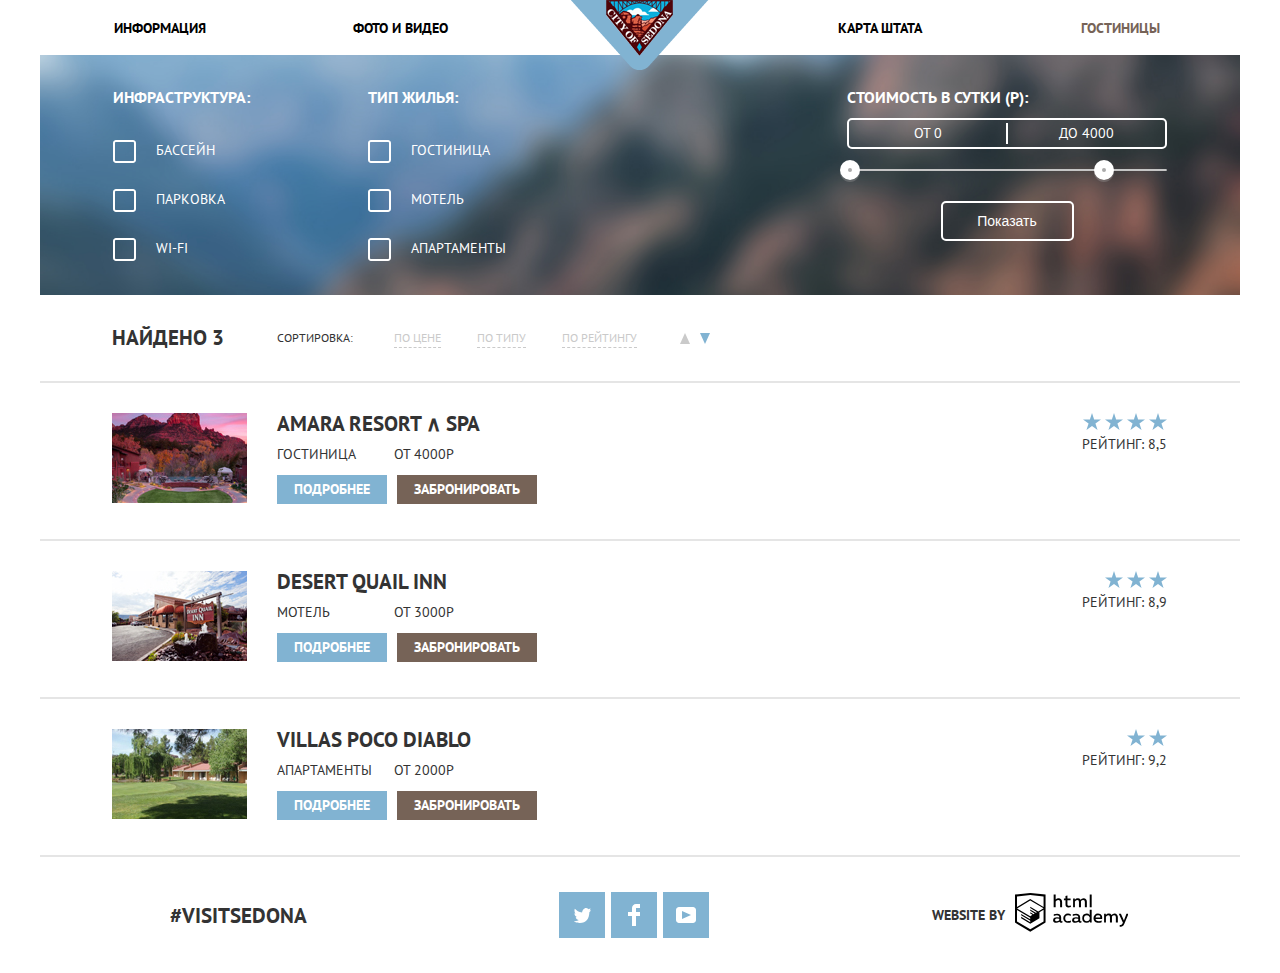
==== commit 84e664cd: "Вернул ссылку на шрифт" ====
--- a/hotels.html
+++ b/hotels.html
@@ -3,7 +3,7 @@
     <head>
         <meta charset="utf-8">
 		<title>Седона - отели</title>
-		<!-- <link href="https://fonts.googleapis.com/css?family=PT+Sans:400,400i,700,700i&amp;subset=cyrillic" rel="stylesheet"> -->
+		<link href="https://fonts.googleapis.com/css?family=PT+Sans:400,400i,700,700i&amp;subset=cyrillic" rel="stylesheet">
         <link rel="stylesheet" href="css/normalize.css">
 		<link rel="stylesheet" href="css/styles.css">
 		<link rel="stylesheet" href="css/jquery.ui.css">
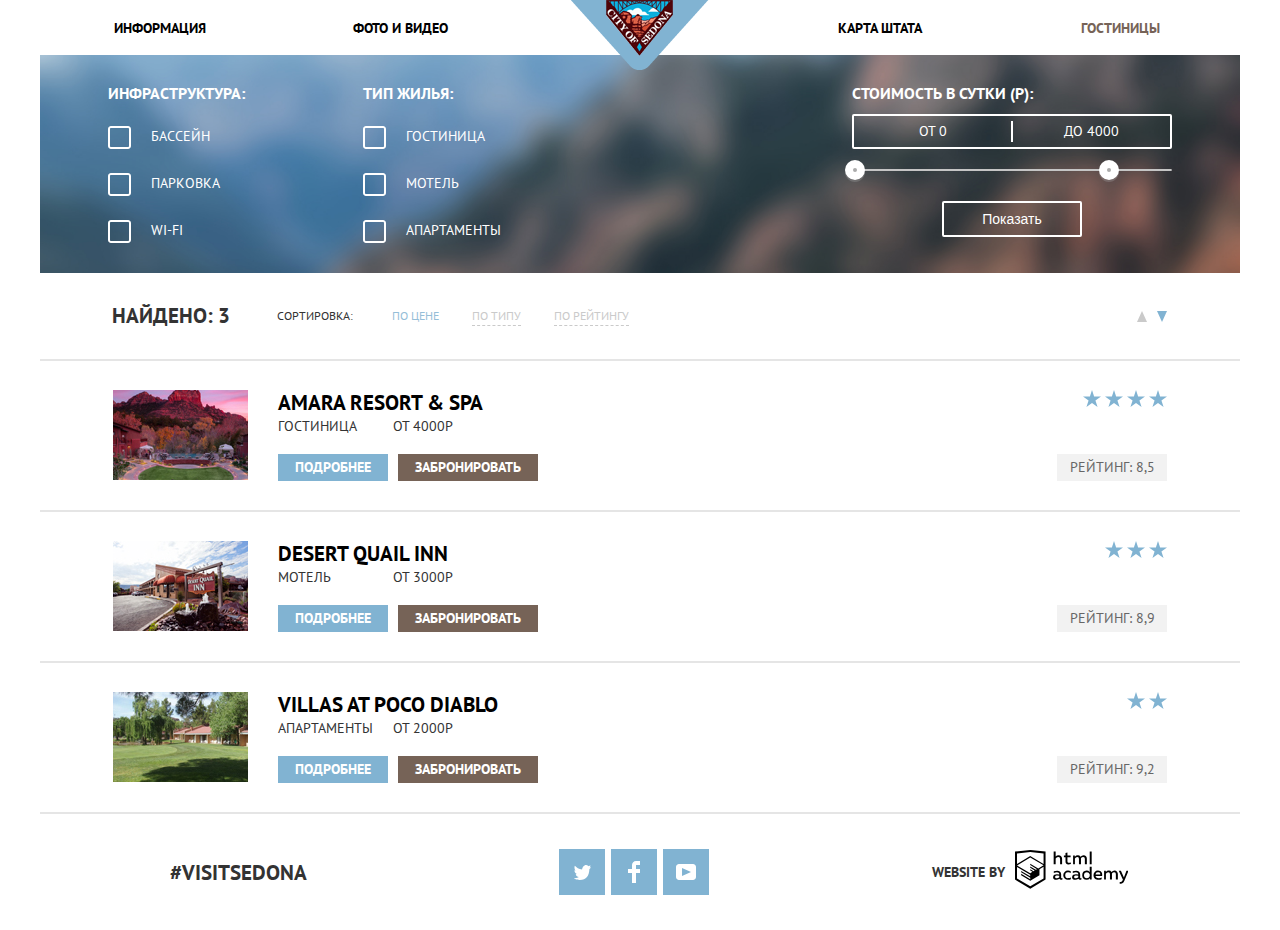
==== commit ec99f7bc: "Отредактировал вторую страницу с PerfectPixel" ====
--- a/hotels.html
+++ b/hotels.html
@@ -7,7 +7,6 @@
         <link rel="stylesheet" href="css/normalize.css">
 		<link rel="stylesheet" href="css/styles.css">
 		<link rel="stylesheet" href="css/jquery.ui.css">
-		<link rel="stylesheet" href="css/jquery.ui.fix.css">
 		<script src="js/jquery.js"></script>
 		<script src="js/jquery.ui.js"></script>
 		<script>
@@ -36,7 +35,7 @@
 					<li><a href="index.html">Фото и видео</a></li>
 					<li>
 						<a class="main-header-logo">
-							<img src="img/site-icon-2.png" width="138" height="70" alt="Седона">
+							<img src="img/site-icon.png" width="138" height="70" alt="Седона">
 						</a>
 					</li>
 					<li><a href="index.html#map">Карта штата</a></li>
@@ -97,13 +96,11 @@
 			</section>
 			<section class="hotels-sorting">
 				<h2 class="visually-hidden">Способы сортировки</h2>
-				<p class="total-column">
-					Найдено <span class="total-counter">3</span>
-				</p>
+				<p class="total-column">Найдено: 3</p>
 				<form class="hotels-sorting-form" action="https://echo.htmlacademy.ru" method="GET">
 					<div class="sort-title">Сортировка:</div>
 					<div class="sort-types">
-						<button class="sort-button active" type="submit" name="price">По цене</button>
+						<button class="sort-button active-button" type="submit" name="price">По цене</button>
 						<button class="sort-button" type="submit" name="type">По типу</button>
 						<button class="sort-button" type="submit" name="rating">По рейтингу</button>
 					</div>
@@ -121,7 +118,7 @@
 								<img src="img/content/amara-resort.jpg" width="135" height="90" alt="Отель Amara Resort &and; SPA">
 						</div>
 						<div class="description-column">
-							<h2>Amara Resort &and; SPA</h2>
+							<a class="title" href="hotel-details.html">Amara Resort &amp; SPA</a>
 							<div class="details">
 								<p>Гостиница</p>
 								<p>от 4000р</p>
@@ -156,7 +153,7 @@
 							<img src="img/content/desert-quail.jpg" width="135" height="90" alt="Отель Desert Quail Inn">
 						</div>
 						<div class="description-column">
-							<h2>Desert Quail Inn</h2>
+							<a class="title" href="hotel-details.html">Desert Quail Inn</a>
 							
 							<div class="details">
 								<p>Мотель</p>
@@ -189,7 +186,7 @@
 							<img src="img/content/villas-at-poco.jpg" width="135" height="90" alt="Отель Villas Poco Diablo">
 						</div>
 						<div class="description-column">
-							<h2>Villas Poco Diablo</h2>
+							<a class="title" href="hotel-details.html">Villas at Poco Diablo</a>
 							<div class="details">
 								<p>Апартаменты</p>
 								<p>от 2000р</p>
--- a/css/styles.css
+++ b/css/styles.css
@@ -4,7 +4,7 @@
 	padding: 0;
 
 	/* Типографика */
-	font-family: 'PT Sans', sans-serif;
+	font-family: 'PT Sans', "Tahoma", sans-serif;
 	font-size: 14px;
 	line-height: 21px;
 	font-weight: normal;
@@ -40,22 +40,24 @@
 
 a:hover,
 a:focus {
+	/* Типографика */
 	color: #81b3d2;
 }
 
 a:click {
+	/* Типографика */
 	color: #cacaca;
 }
 
-a:active,
-a.active {
-	color: #766357;
+a:active {
+	/* Типографика */
+	color: #cacaca;
 }
 
 p {
 	/* Блочная модель */
+	margin: 0;
 	padding-top: 0;
-	margin: 0;
 }
 
 .visually-hidden {
@@ -100,29 +102,42 @@
 	line-height: 26px;
 }
 
+.site-navigation a.active {
+	/* Типографика */
+	color: #766357;
+}
+
 .main-header-logo {
+	/* Позиционирование */
 	position: relative;
 
+	/* Блочная модель */
 	height: 55px;
 	display: block;
 }
 
 .main-header-logo img {
+	/* Позиционирование */
 	position: absolute;
 	z-index: 2;
 	top: 0;
 	left: 0;
 	right: 0;
 
+	/* Блочная модель */
 	margin: 0 auto;
 }
 
+.intro {
+	/* Блочная модель */
+	padding: 55px;
+}
+
 .intro h2 {
 	/* Блочная модель */
-	padding-top: 55px;
-	padding-bottom: 0px;
+	max-width: 490px;
 	margin: 0 auto;
-	max-width: 490px;
+	padding-bottom: 30px;
 
 	/* Типографика */
 	line-height: 26px;
@@ -130,15 +145,13 @@
 
 .intro p {
 	/* Блочная модель */
-	padding-top: 30px;
-	padding-bottom: 50px;
 	margin: 0 auto;
 }
 
 .feature {
 	/* Блочная модель */
 	display: flex;
-	align-items: center;
+	align-items: stretch;
 
 	/* Типографика */
 	text-align: center;
@@ -149,13 +162,22 @@
 }
 
 .feature img {
+	/* Блочная модель */
 	display: block;
+	margin: 0;
 	padding: 0;
-	margin: 0;
-}
-
-.feature p {
-	padding-top: 32px;
+}
+
+.feature h2 {
+	/* Блочная модель */
+	padding-bottom: 25px;
+	padding-left: 50px;
+	padding-right: 50px;
+}
+
+.feature p:first-of-type {
+	/* Блочная модель */
+	padding-bottom: 20px;
 }
 
 .feature.feature-reverse {
@@ -164,8 +186,8 @@
 }
 
 .left-side {
-	padding-left: 60px;
-	padding-right: 60px;
+	/* Блочная модель */
+	padding: 45px;
 }
 
 .recommendations {
@@ -176,10 +198,8 @@
 .recommendations .recommendations-item {
 	/* Блочная модель */
 	width: 33%;
-}
-
-.recommendations .recommendations-item p {
-	padding-top: 32px;
+	padding-left: 73px;
+    padding-right: 73px;
 }
 
 .recommendations .recommendations-item h3 {
@@ -187,7 +207,8 @@
 	position: relative;
 
 	/* Блочная модель */
-	padding-top: 164px;
+	padding-top: 160px;
+	padding-bottom: 25px;
 }
 
 .recommendations .recommendations-item h3::before {
@@ -224,7 +245,8 @@
 }
 
 .recommendations .recommendations-item p:last-child {
-	padding-bottom: 90px;
+	/* Блочная модель */
+	padding-bottom: 80px;
 }
 
 .features-list {
@@ -243,36 +265,38 @@
 	width: 33%;
 	padding-left: 70px;
 	padding-right: 70px;
+	padding-top: 50px;
+	padding-bottom: 40px;
 }
 
 .features-list .features-item h3 {
 	/* Блочная модель */
-	padding-top: 50px; 
-
-	/* Блочная модель */
 	margin: 0;
+	padding-left: 50px; 
+	padding-right: 50px;
+	padding-bottom: 20px;
 
 	/* Типографика */
 	color: black;
 }
 
 .features-list .features-item p {
-	padding-top: 32px;
-}
-
-.features-list .features-item p:last-child {
-	padding-bottom: 65px;
+	/* Блочная модель */
+	padding-bottom: 20px;
 }
 
 .hotels-search {
+	/* Блочная модель */
+	padding-top: 50px;
+
 	/* Типографика */
 	text-align: center;
 }
 
 .hotels-search h2 {
 	/* Блочная модель */
-	padding-top: 60px;
 	margin: 0;
+	padding-bottom: 30px;
 
 	/* Типографика */
 	font-size: 30px;
@@ -291,14 +315,9 @@
 	font-weight: normal;
 }
 
-.hotels-search > p:first-of-type {
-	/* Блочная модель */
-	padding-top: 40px;
-}
-
 .hotels-search > p:last-of-type {
 	/* Блочная модель */
-	padding-bottom: 55px;
+	padding-bottom: 40px;
 }
 
 .hotels-search button {
@@ -336,9 +355,9 @@
 	z-index: 2;
 
 	/* Блочная модель */
+	width: 458px;
+	margin: 0 auto;
 	padding: 55px;
-	margin: 0 auto;
-	width: 458px;
 
 	/* Типографика */
 	text-align: left;
@@ -375,15 +394,15 @@
 	/* Блочная модель */
 	width: 40px;
 	min-height: 40px;
+
+	/* Типографика */
+	color: #a9a9a9;
+
+	/* Оформление */
 	border: none;
 	border-radius: 0px;
-
-	/* Типографика */
-	color: #a9a9a9;
-
-	/* Оформление */
+	background-color: #f2f2f2;
 	outline: none;
-	background-color: #f2f2f2;
 	cursor: pointer;
 }
 
@@ -414,9 +433,9 @@
 	font: inherit;
 
 	/* Оформление */
+	background-color: #f2f2f2;
+	border: none;
 	outline: none;
-	border: none;
-	background-color: #f2f2f2;
 }
 
 .hotels-search .search-form input:hover {
@@ -437,14 +456,14 @@
 
 .map img {
 	display: block;
+	margin: 0;
 	padding: 0;
-	margin: 0;
 }
 
 .search-form .button-blue {
 	/* Блочная модель */
+	width: 458px;
 	min-height: 58px;
-	width: 458px;
 }
 
 .button-brown {
@@ -499,7 +518,7 @@
 
 .hotels-filter {
 	/* Блочная модель */
-	padding: 32px;
+	padding: 28px;
 
 	/* Оформление */
 	background-image: url("../img/backgrounds/intro-blur.jpg");
@@ -513,8 +532,8 @@
 	display: flex;
 	align-items: flex-start;
 	justify-content: space-between;
-	padding-left: 41px;
-	padding-right: 41px;
+	padding-left: 40px;
+	padding-right: 40px;
 
 	/* Типографика */
 	color: white;
@@ -537,7 +556,7 @@
 .hotels-filter-form .infrastructure-filter h3,
 .hotels-filter-form .type-filter h3 {
 	/* Блочная модель */
-	padding-bottom: 30px; 
+	padding-bottom: 20px; 
 }
 
 .hotels-filter-form .range-filter-section {
@@ -560,13 +579,13 @@
 .hotels-filter-form .range-filter-section .range-prices {
 	/* Блочная модель */
 	display: flex;
-	padding-top: 3px;
-	padding-bottom: 3px;
 	margin-bottom: 20px;
+	padding-top: 5px;
+	padding-bottom: 5px;
 
 	/* Оформление */
 	border: 2px solid white;
-	border-radius: 5px;
+	border-radius: 2px;
 }
 
 .hotels-filter-form .range-filter-section .range-prices div {
@@ -583,8 +602,8 @@
 
 .hotels-filter-form ul {
 	/* Блочная модель */
+	margin: 0;
 	padding: 0;
-	margin: 0;
 
 	/* Типографика */
 	font-weight: normal;
@@ -595,7 +614,7 @@
 }
 
 .hotels-filter-form ul li:not(:last-of-type) {
-	padding-bottom: 22px;
+	padding-bottom: 20px;
 }
 
 .hotels-filter-form .checkbox {
@@ -615,9 +634,9 @@
 .hotels-filter-form .checkbox + label span {
 	/* Блочная модель */
 	display: inline-block;
+	width: 27px;
+	height: 27px;
     vertical-align: middle;
-    width: 27px;
-	height: 27px;
 	padding-right: 16px;
 
 	/* Оформление */
@@ -629,29 +648,46 @@
 	background-image: url("../img/icons/checkbox-on.svg");
 }
 
+.range-filter-section .ui-slider-horizontal {
+    height: 0;
+}
+
 .range-filter-section .ui-slider .ui-slider-handle {
+	/* Позиционирование */
+    position:absolute;
+	top: -10px;
+	overflow: hidden; 
+
+	/* Блочная модель */
 	width:23px; 
     height:23px; 
+	
+	/* Оформление */
 	background:url("../img/icons/range-filter-button.svg") no-repeat; 
-	overflow: hidden; 
-    position:absolute;
-    top: -10px;
-    border-style:none; 
+	border-style:none; 
 }
 
 .range-filter-section .button-white {
+	/* Блочная модель */
+	width: 140px;
+    padding-top: 8px;
+	padding-bottom: 8px;
+	
+	/* Типографика */
+    color: white;
+	
+	/* Оформление */
+	background: none;
 	border: 2px solid white;
-    background: none;
-    color: white;
-    width: 133px;
-    padding-top: 10px;
-    padding-bottom: 10px;
-    border-radius: 5px;
+    border-radius: 2px;
 }
 
 .range-filter-section .button-white:hover, 
 .range-filter-section .button-white:focus {
+	/* Типографика */
 	color: black;
+
+	/* Оформление */
 	background-color: white;
 }
 
@@ -664,10 +700,12 @@
 	padding-top: 30px;
 	padding-bottom: 30px;
 
+	/* Типографика */
 	text-transform: uppercase;
 }
 
 .hotels-sorting .total-column {
+	/* Типографика */
 	font-size: 21px;
 	line-height: 26px;
 	font-weight: bold;
@@ -683,12 +721,16 @@
 }
 
 .hotels-sorting .hotels-sorting-form {
+	/* Блочная модель */
 	flex-grow: 1;
+
+	/* Типографика */
 	text-align: left;
 }
 
 .hotels-sorting .hotels-sorting-form .sort-title,
 .hotels-sorting .hotels-sorting-form .sort-types {
+	/* Типографика */
 	font-size: 12px;
 	line-height: 18px;
 }
@@ -696,6 +738,7 @@
 .hotels-sorting .hotels-sorting-form,
 .hotels-result-item .details,
 .hotels-result-item .actions {
+	/* Блочная модель */
 	display: flex;
 	align-items: center;
 	justify-content: flex-start;
@@ -704,18 +747,52 @@
 .hotels-sorting .sort-title,
 .hotels-result-item .details p:first-of-type,
 .hotels-result-item .actions a:first-of-type {
-	flex-basis: 107px;
+	/* Блочная модель */
+	flex-basis: 105px;
 	margin-right: 10px;
 }
 
+.hotels-sorting-form .sort-types .sort-button {
+	/* Блочная модель */
+	margin-right: 30px;
+}
+
+.hotels-sorting-form .sort-types .sort-button.active-button {
+	/* Типографика */
+	color: #95bed8;
+
+	/* Оформление */
+	border:none;
+}
+
+.hotels-sorting-form .sort-types .sort-button:hover,
+.hotels-sorting-form .sort-types .sort-button:focus {
+	/* Типографика */
+	color: #95bed8;
+
+	/* Оформление */
+	border-bottom: 1px dashed #95bed8;
+}
+
+.hotels-sorting-form .sort-types .sort-button:click {
+	/* Типографика */
+	color:black;
+
+	/* Оформление */
+	border: none;
+}
+
 .hotels-sorting .sort-direction {
+	/* Блочная модель */
 	display: flex;
 	flex-direction: row;
 	flex-grow: 1;
+	justify-content: flex-end;
 	padding-right: 73px;
 }
 
 .hotels-sorting .sort-direction .sort-button {
+	/* Блочная модель */
 	margin-left: 10px;
 }
 
@@ -723,54 +800,64 @@
 	Took example here https://css-tricks.com/snippets/css/css-triangle/.
 */
 .hotels-sorting .up-arrow-button {
+	/* Блочная модель */
 	width: 0;
 	height: 0;
 
+	/* Типографика */
 	font-size: 0px;
 
+	/* Оформление */
 	border: none;
 	border-left: 5px solid transparent;
 	border-right: 5px solid transparent;
-	
 	border-bottom: 11px solid #cacaca;
 }
 
 .hotels-sorting .up-arrow-button.active {
+	/* Оформление */
 	border-bottom-color: #81b3d2;
 }
 
 .hotels-sorting .up-arrow-button:active {
+	/* Оформление */
 	border-bottom-color: #81b3d2;
 }
 
 .hotels-sorting .up-arrow-button:hover,
 .hotels-sorting .up-arrow-button:focus {
+	/* Оформление */
 	border-bottom-color: black;	
 }
 
 .hotels-sorting .down-arrow-button {
+	/* Блочная модель */
 	width: 0;
 	height: 0;
 
+	/* Типографика */
 	font-size: 0px;
 
+	/* Оформление */
 	border: none;
 	border-left: 5px solid transparent;
 	border-right: 5px solid transparent;
-	
 	border-top: 11px solid #cacaca;	
 }
 
 .hotels-sorting .down-arrow-button.active-button {
+	/* Оформление */
 	border-top-color: #81b3d2;	
 }
 
 .hotels-sorting .down-arrow-button:active {
+	/* Оформление */
 	border-top-color: #81b3d2;
 }
 
 .hotels-sorting .down-arrow-button:hover,
 .hotels-sorting .down-arrow-button:focus {
+	/* Оформление */
 	border-top-color: black;	
 }
 
@@ -792,29 +879,6 @@
 	cursor: pointer;
 }
 
-.hotels-sorting-form .sort-types .sort-button {
-	margin-right: 33px;
-}
-
-.hotels-sorting-form .sort-types .sort-button.active-button {
-	color: #95bed8;
-
-	border:none;
-}
-
-.hotels-sorting-form .sort-types .sort-button:hover,
-.hotels-sorting-form .sort-types .sort-button:focus {
-	color: #95bed8;
-
-	border-bottom: 1px dashed #95bed8;
-}
-
-.hotels-sorting-form .sort-types .sort-button:click {
-	color:black;
-
-	border: none;
-}
-
 .hotels-result > ul {
 	/* Блочная модель */
 	padding: 0;
@@ -827,9 +891,10 @@
 	display: flex;
 	align-items: stretch;
 	justify-content: flex-start;
-	padding-top: 30px;
-	padding-bottom: 30px;
-	padding-left: 72px;
+	padding-top: 29px;
+	padding-bottom: 29px;
+	padding-left: 73px;
+	padding-right: 73px;
 
 	/* Типографика */
 	text-align: left;
@@ -838,47 +903,79 @@
 	border-top: 2px solid #e5e5e5;
 }
 
+.hotels-result .hotels-result-item img {
+	/* Блочная модель */
+	display: block;
+	margin: 0;
+	padding: 0;
+}
+
 .hotels-result .hotels-result-item:last-of-type {
 	/* Оформление */
 	border-bottom: 2px solid #e5e5e5;
 }
 
-.hotels-result-item h2 {
-	padding-bottom: 10px;
+.hotels-result-item .title {
+	/* Блочная модель */
+	display: block;
+
+	/* Типографика */
+	font-size: 21px;
+	font-weight: bold;
+	line-height: 26px;
 }
 
 .hotels-result-item .details {
-	padding-bottom: 10px;
+	/* Блочная модель */
+	padding-bottom: 17px;
 }
 
 .hotels-result-item .rating-column {
+	/* Блочная модель */
 	flex: 1;
 	display: flex;
 	flex-direction: column;
+	justify-content: space-between;
+	align-items: flex-end;
+
+	/* Типографика */
 	text-align: right;
-	align-content: space-between;
-	padding-right: 73px;
 }
 
 .hotels-result-item .rating-column .rating-info {
-	flex: 1;
+	/* Блочная модель */
+	width: 110px;
+    padding-top: 3px;
+    padding-bottom: 3px;
+	
+	/* Типографика */
+	text-align: center;
+	color: #666666;
+	
+	/* Оформление */
+	background-color: #f2f2f2;
 }
 
 .hotels-result .rating .glyphicon-star {
+	/* Блочная модель */
 	display: inline-block;
 	width: 18px;
 	height: 17px;
+
+	/* Оформление */
 	background-image: url("../img/icons/star-icon.svg");
 	background-repeat: no-repeat;
 }
 
 .hotels-result .button-blue {
+	/* Блочная модель */
 	border: none;
 	padding-left: 17px;
 	padding-right: 17px;
-	padding-top: 4px;
-	padding-bottom: 4px;
-
+	padding-top: 3px;
+	padding-bottom: 3px;
+
+	/* Типографика */
 	text-decoration: none;
 	text-align: center;
 	font-size: 14px;
@@ -887,12 +984,14 @@
 }
 
 .hotels-result .button-brown {
+	/* Блочная модель */
 	border: none;
 	padding-left: 17px;
 	padding-right: 17px;
-	padding-top: 4px;
-	padding-bottom: 4px;
-
+	padding-top: 3px;
+	padding-bottom: 3px;
+
+	/* Типографика */
 	text-decoration: none;
 	text-align: center;
 	font-size: 14px;
@@ -901,6 +1000,7 @@
 }
 
 .page-footer {
+	/* Блочная модель */
 	display: flex;
 	align-items: center;
 }
@@ -908,16 +1008,20 @@
 .page-footer-overlay {
 	position: relative;
 	
+	/* Блочная модель */
 	margin-top: -116px;
 	
+	/* Оформление */
 	background: rgba(255, 255, 255, .5);
 }
 
 .page-footer > div {
+	/* Блочная модель */
 	width: 33%;
 }
 
 .footer-tag {
+	/* Типографика */
 	font-weight: bold;
 	font-size: 21px;
 }
@@ -940,6 +1044,7 @@
 }
 
 .footer-social .social-button  {
+	/* Блочная модель */
 	display: flex;
 	align-items: center;
 	justify-content: center;
@@ -947,15 +1052,19 @@
 	height: 46px;
 	margin-top: 35px;
 	margin-bottom: 35px;
+
+	/* Оформление */
 	background-color: #81b3d2;
 }
 
 .footer-social .social-button:hover,
 .footer-social .social-button:focus {
+	/* Оформление */
 	background-color: #669ec0;
 }
 
 .footer-social .social-button:active {
+	/* Оформление */
 	background-color: #5496bd;
 }
 
@@ -964,6 +1073,7 @@
 }
 
 .footer-copyright {
+	/* Блочная модель */
 	display: flex;
 	align-items: center;
 	justify-content: center;
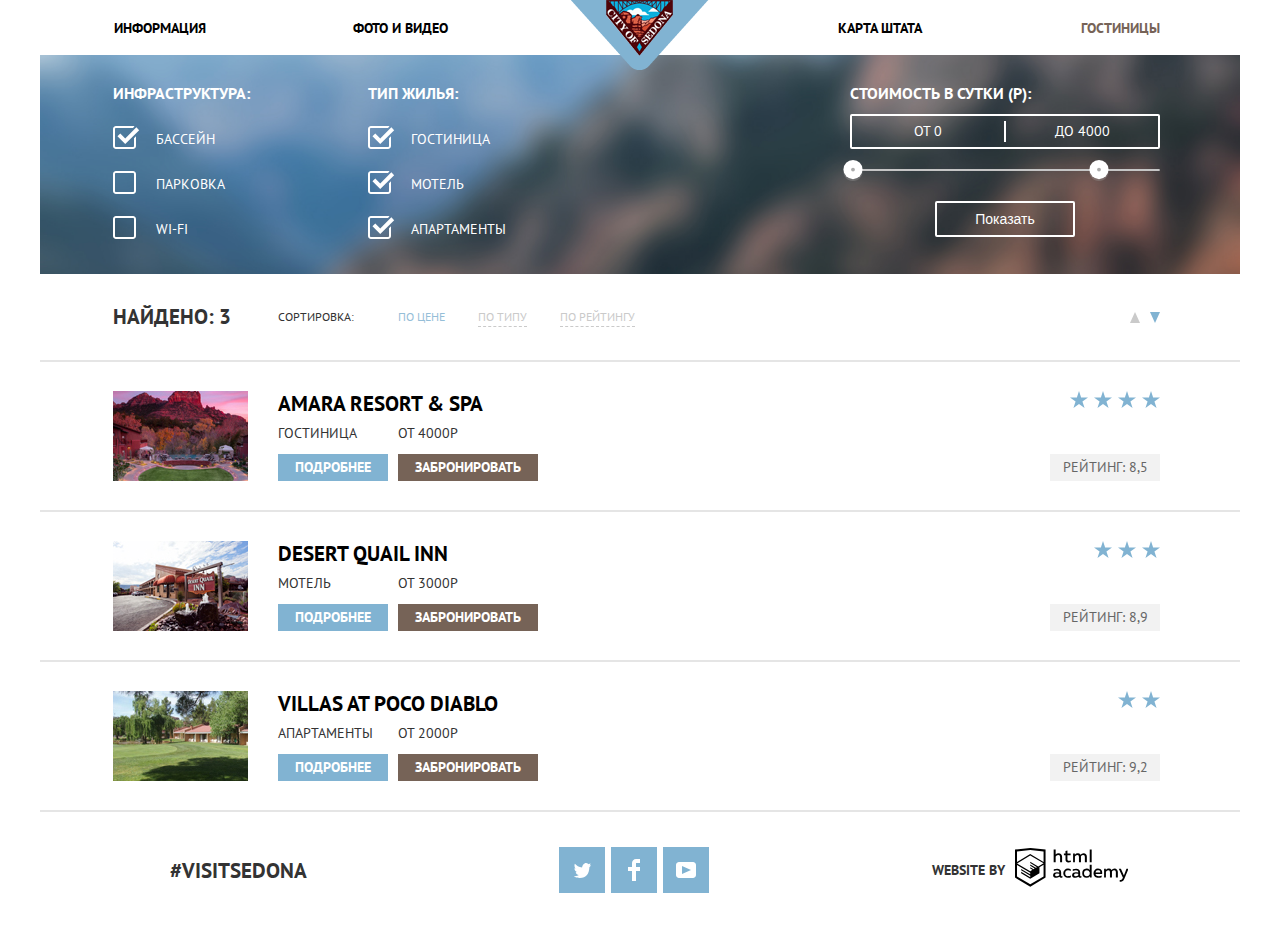
==== commit a30e2b68: "Решил указанные Владом проблемы." ====
--- a/hotels.html
+++ b/hotels.html
@@ -7,6 +7,248 @@
         <link rel="stylesheet" href="css/normalize.css">
 		<link rel="stylesheet" href="css/styles.css">
 		<link rel="stylesheet" href="css/jquery.ui.css">
+    </head>
+    <body>
+		<header class="page-header container">
+		    <nav class="main-navigation">
+				<ul class="site-navigation">
+					<li><a href="index.html#intro">Информация</a></li>
+					<li><a href="index.html">Фото и видео</a></li>
+					<li>
+						<a class="main-header-logo">
+							<img src="img/site-icon.png" width="138" height="70" alt="Седона">
+						</a>
+					</li>
+					<li><a href="index.html#map">Карта штата</a></li>
+					<li><a class="active" href="hotels.html">Гостиницы</a></li>
+				</ul>
+			</nav>
+		</header>
+		<main class="container">
+			<h1 class="visually-hidden">Седона - отели</h1>
+			<section class="hotels-filter">
+				<h2 class="visually-hidden">Фильтр</h2>
+				<form class="hotels-filter-form" action="https://echo.htmlacademy.ru" method="GET">
+					<div class="infrastructure-filter">
+						<h3>Инфраструктура:</h3>
+						<ul>
+							<li>
+								<input class="checkbox" id="isPoolRequired" type="checkbox" name="isPoolRequired" checked>
+								<label for="isPoolRequired"><span></span>Бассейн</label>
+							</li>
+							<li>
+								<input class="checkbox" id="isParkingRequired" type="checkbox" name="isParkingRequired">
+								<label for="isParkingRequired"><span></span>Парковка</label>
+							</li>
+							<li>
+								<input class="checkbox" id="isWifiRequired" type="checkbox" name="isWifiRequired">
+								<label for="isWifiRequired"><span></span>Wi-Fi</label>
+							</li>
+						</ul>
+					</div>
+					<div class="type-filter">
+						<h3>Тип жилья:</h3>
+						<ul>
+							<li>
+								<input class="checkbox" id="isHotelRequired" type="checkbox" name="isHotelRequired" checked>
+								<label for="isHotelRequired"><span></span>Гостиница</label>
+							</li>
+							<li>
+								<input class="checkbox" id="isMotelRequired" type="checkbox" name="isMotelRequired" checked>
+								<label for="isMotelRequired"><span></span>Мотель</label>
+							</li>
+							<li>
+								<input class="checkbox" id="isApartmentsRequired" type="checkbox" name="isApartmentsRequired" checked>
+								<label for="isApartmentsRequired"><span></span>Апартаменты</label>
+							</li>
+						</ul>
+					</div>
+					<div class="range-filter-section">
+						<h3>Стоимость в сутки (р):</h3>
+						<div class="range-prices">
+							<div id="minPrice">ОТ</div>
+							<div id="maxPrice">ДО</div>
+						</div>
+
+						<div id="rangeSlider"></div>
+						<button class="button-white" type="submit">Показать</button>
+					</div>
+				</form>
+			</section>
+			<section class="hotels-sorting">
+				<h2 class="visually-hidden">Способы сортировки</h2>
+				<p class="total-column">Найдено: 3</p>
+				<form class="hotels-sorting-form" action="https://echo.htmlacademy.ru" method="GET">
+					<div class="sort-title">Сортировка:</div>
+					<div class="sort-types">
+						<button class="sort-button active-button" type="submit" name="price">По цене</button>
+						<button class="sort-button" type="submit" name="type">По типу</button>
+						<button class="sort-button" type="submit" name="rating">По рейтингу</button>
+					</div>
+					<div class="sort-direction">
+						<button class="sort-button up-arrow-button" type="submit" name="ascending">По возрастанию</button>
+						<button class="sort-button down-arrow-button active-button" type="submit" name="descending">По убыванию</button>
+					</div>
+				</form>
+			</section>
+			<section class="hotels-result">
+				<h2 class="visually-hidden">Список отелей</h2>
+				<ul>
+					<li class="hotels-result-item">
+						<div class="icon-column">
+								<img src="img/content/amara-resort.jpg" width="135" height="90" alt="Отель Amara Resort &and; SPA">
+						</div>
+						<div class="description-column">
+							<a class="title" href="hotel-details.html">Amara Resort &amp; SPA</a>
+							<div class="details">
+								<p>Гостиница</p>
+								<p>от 4000р</p>
+							</div>
+							<div class="actions">
+								<a class="button-blue" href="hotel-details.html">Подробнее</a>
+								<a class="button-brown" href="hotel-order.html">Забронировать</a>
+							</div>
+						</div>
+						<div class="rating-column">
+							<ul class="rating">
+								<li class="glyphicon-star">
+									&nbsp;
+								</li>
+								<li class="glyphicon-star">
+									&nbsp;
+								</li>
+								<li class="glyphicon-star">
+									&nbsp;
+								</li>
+								<li class="glyphicon-star">
+									&nbsp;
+								</li>
+							</ul>
+							<p class="rating-info">
+								Рейтинг: 8,5
+							</p>
+						</div>
+					</li>
+					<li class="hotels-result-item">
+						<div class="icon-column">
+							<img src="img/content/desert-quail.jpg" width="135" height="90" alt="Отель Desert Quail Inn">
+						</div>
+						<div class="description-column">
+							<a class="title" href="hotel-details.html">Desert Quail Inn</a>
+							
+							<div class="details">
+								<p>Мотель</p>
+								<p>от 3000р</p>
+							</div>
+							<div class="actions">
+								<a class="button-blue" href="hotel-details.html">Подробнее</a>
+								<a class="button-brown" href="hotel-order.html">Забронировать</a>
+							</div>
+						</div>
+						<div class="rating-column">
+							<ul class="rating">
+								<li class="glyphicon-star">
+									&nbsp;
+								</li>
+								<li class="glyphicon-star">
+									&nbsp;
+								</li>
+								<li class="glyphicon-star">
+									&nbsp;
+								</li>
+							</ul>
+							<p class="rating-info">
+								Рейтинг: 8,9
+							</p>
+						</div>
+					</li>
+					<li class="hotels-result-item">
+						<div class="icon-column">
+							<img src="img/content/villas-at-poco.jpg" width="135" height="90" alt="Отель Villas Poco Diablo">
+						</div>
+						<div class="description-column">
+							<a class="title" href="hotel-details.html">Villas at Poco Diablo</a>
+							<div class="details">
+								<p>Апартаменты</p>
+								<p>от 2000р</p>
+							</div>
+							<div class="actions">
+								<a class="button-blue" href="hotel-details.html">Подробнее</a>
+								<a class="button-brown" href="hotel-order.html">Забронировать</a>
+							</div>
+						</div>
+						<div class="rating-column">
+							<ul class="rating">
+								<li class="glyphicon-star">
+									&nbsp;
+								</li>
+								<li class="glyphicon-star">
+									&nbsp;
+								</li>
+							</ul>
+							<div class="rating-info">
+								Рейтинг: 9,2
+							</div>
+						</div>
+					</li>
+				</ul>
+			</section>
+		</main>
+		<footer class="page-footer container">
+			<div class="footer-tag">
+				#VISITSEDONA
+			</div>
+
+			<div class="footer-social">
+				<ul>
+					<li>
+						<a href="#" class="social-button">
+							<span class="visually-hidden">Твиттер</span>
+							<svg version="1.1" id="twitter-icon" xmlns="http://www.w3.org/2000/svg" xmlns:xlink="http://www.w3.org/1999/xlink" x="0px" y="0px"
+							width="17px" height="15px" viewBox="0 0 17 15" enable-background="new 0 0 17 15" xml:space="preserve">
+								
+								<g id="W6EeEF_1_">
+									<g>
+										<path fill="#FFFFFF" d="M10.95,0.144c1.685-0.496,2.984,0.27,3.577,1.179c0.673-0.231,1.331-0.481,2.011-0.708
+											c-0.004,0.861-0.522,1.513-0.857,1.768c0.685,0.17,1.304-0.491,1.304-0.491c-0.169,1-1.006,1.788-1.563,2.024
+											c-0.231,6.75-3.175,11.217-10.077,11.082c-0.522,0,0.075,0-0.446,0c-0.41,0-4.164-0.46-4.898-1.887
+											c2.271,0.196,3.893-0.422,4.693-1.177c-0.96-0.3-2.679-0.477-2.979-2.95C2.064,9.09,2.279,9.212,2.905,9.103
+											C1.705,8.247,0.374,7.53,0.448,5.33c0.285,0.328,1.067,0.536,1.34,0.472c-0.703-0.241-1.97-3.36-0.894-4.952
+											c1.818,1.854,3.735,3.606,7.152,3.773C8.254,2.33,9.183,0.793,10.95,0.144z"/>
+									</g>
+								</g>
+							</svg>
+						</a>
+					</li>
+					<li>
+						<a href="#" class="social-button">
+							<span class="visually-hidden">Фейсбук</span>
+							<svg version="1.1" id="facebook-icon" xmlns="http://www.w3.org/2000/svg" xmlns:xlink="http://www.w3.org/1999/xlink" x="0px" y="0px"
+							width="12px" height="22px" viewBox="0 0 12 22" enable-background="new 0 0 12 22" xml:space="preserve">
+								<path fill="#FFFFFF" d="M12,4V0H8C5.791,0,4,1.791,4,4v4H0v4h4v10h4V12h4V8H8V4H12z"/>
+							</svg>
+						</a>
+					</li>
+					<li>
+						<a href="#" class="social-button">
+							<span class="visually-hidden">YouTube</span>
+							<svg version="1.1" id="youtube-icon" xmlns="http://www.w3.org/2000/svg" xmlns:xlink="http://www.w3.org/1999/xlink" x="0px" y="0px"
+							width="20px" height="16px" viewBox="0 0 20 16" enable-background="new 0 0 20 16" xml:space="preserve">
+								<path fill="#FFFFFF" d="M17,0H3C1.35,0,0,1.35,0,3v10c0,1.65,1.35,3,3,3h14c1.65,0,3-1.35,3-3V3C20,1.35,18.65,0,17,0z
+										M6.027,11.998V4.002L15.014,8L6.027,11.998z"/>
+							</svg>
+						</a>
+					</li>
+				</ul>
+			</div>
+
+			<div class="footer-copyright">
+				<b>Website by</b>
+				<a class="button" href="https://htmlacademy.ru">
+					<svg id="htmlacademy-icon" data-name="htmlacademy-icon" xmlns="http://www.w3.org/2000/svg" viewBox="0 0 113 39" width="113px" height="39px"><title>HTML Academy</title><path d="M401.93,351.51a2.07,2.07,0,0,0,.58-0.11v1.4a3.41,3.41,0,0,1-1.24.22,1.75,1.75,0,0,1-1.75-1,5.08,5.08,0,0,1-3.3,1.13c-1.59,0-3.06-.87-3.06-2.68,0-2.24,2.08-2.93,3.9-2.93a11.63,11.63,0,0,1,2.28.26v-0.31c0-1.09-.8-1.86-2.3-1.86a7.79,7.79,0,0,0-3.15.67v-1.79a10.72,10.72,0,0,1,3.35-.58c2.48,0,4,1.18,4,3.83v3.14A0.57,0.57,0,0,0,401.93,351.51Zm-6.76-1.19a1.42,1.42,0,0,0,1.64,1.29,3.56,3.56,0,0,0,2.53-1V349.1a10.21,10.21,0,0,0-1.9-.22C396.34,348.89,395.17,349.23,395.17,350.33Z" transform="translate(-355.09 -323.29)" fill="black"/><path d="M408.15,343.91a5.29,5.29,0,0,1,2.7.67v1.79a4.28,4.28,0,0,0-2.42-.73,2.89,2.89,0,1,0,0,5.76,5.26,5.26,0,0,0,2.55-.67v1.8a6.58,6.58,0,0,1-2.9.6,4.42,4.42,0,0,1-4.72-4.54A4.54,4.54,0,0,1,408.15,343.91Z" transform="translate(-355.09 -323.29)" fill="black"/><path d="M420.93,351.51a2.07,2.07,0,0,0,.58-0.11v1.4a3.41,3.41,0,0,1-1.24.22,1.75,1.75,0,0,1-1.75-1,5.08,5.08,0,0,1-3.3,1.13c-1.59,0-3.06-.87-3.06-2.68,0-2.24,2.08-2.93,3.9-2.93a11.63,11.63,0,0,1,2.28.26v-0.31c0-1.09-.8-1.86-2.3-1.86a7.79,7.79,0,0,0-3.15.67v-1.79a10.72,10.72,0,0,1,3.35-.58c2.48,0,4,1.18,4,3.83v3.14A0.57,0.57,0,0,0,420.93,351.51Zm-6.76-1.19a1.42,1.42,0,0,0,1.64,1.29,3.56,3.56,0,0,0,2.53-1V349.1a10.21,10.21,0,0,0-1.9-.22C415.33,348.89,414.17,349.23,414.17,350.33Z" transform="translate(-355.09 -323.29)" fill="black"/><path d="M431.76,340.14V352.9H430v-1.39a4.07,4.07,0,0,1-3.35,1.62,4.62,4.62,0,0,1,0-9.22,4,4,0,0,1,3.15,1.37v-5.14h2ZM427,345.62a2.9,2.9,0,0,0,0,5.8,3,3,0,0,0,2.79-1.84v-2.13A3.06,3.06,0,0,0,427,345.62Z" transform="translate(-355.09 -323.29)" fill="black"/><path d="M438.08,343.91c3.48,0,4.68,2.81,4.12,5.34h-6.58c0.22,1.57,1.75,2.22,3.35,2.22a6.41,6.41,0,0,0,2.77-.62v1.68a7.5,7.5,0,0,1-3.14.6c-2.68,0-5-1.53-5-4.61A4.39,4.39,0,0,1,438.08,343.91Zm0.09,1.62a2.39,2.39,0,0,0-2.57,2.26h4.85A2.06,2.06,0,0,0,438.17,345.53Z" transform="translate(-355.09 -323.29)" fill="black"/><path d="M444.19,352.9v-8.75h1.73v1.09a4,4,0,0,1,2.92-1.33,3,3,0,0,1,2.73,1.4,4.33,4.33,0,0,1,3.06-1.4,3.21,3.21,0,0,1,3.32,3.52v5.47h-2v-5.41a1.67,1.67,0,0,0-1.73-1.84,2.94,2.94,0,0,0-2.17,1.18c0,0.2,0,.4,0,0.6v5.47h-2v-5.41a1.67,1.67,0,0,0-1.73-1.84,3.11,3.11,0,0,0-2.32,1.35v5.91h-2Z" transform="translate(-355.09 -323.29)" fill="black"/><path d="M466.56,344.15h2l-4.1,9.93c-0.95,2.28-2.19,3-3.52,3a5,5,0,0,1-1.15-.15v-1.66a3,3,0,0,0,.89.13c0.95,0,1.66-.67,2.17-2l0.18-.44-4.16-8.82H461l3,6.6Z" transform="translate(-355.09 -323.29)" fill="black"/><path d="M395.75,324.82v5a4,4,0,0,1,2.83-1.2,3.41,3.41,0,0,1,3.61,3.57v5.41h-2v-5.16a1.9,1.9,0,0,0-2-2.1,3.08,3.08,0,0,0-2.44,1.46v5.8h-2V324.82h2Z" transform="translate(-355.09 -323.29)" fill="black"/><path d="M407.52,325.71v3.12h3.17v1.71h-3.17v4c0,1.15.53,1.53,1.66,1.53a4.71,4.71,0,0,0,1.77-.35v1.68a7.14,7.14,0,0,1-2.35.38,2.68,2.68,0,0,1-3-2.88v-4.38H404v-1.71h1.57v-2.64Z" transform="translate(-355.09 -323.29)" fill="black"/><path d="M413.19,337.58v-8.75h1.73v1.09a4,4,0,0,1,2.92-1.33,3,3,0,0,1,2.73,1.4,4.33,4.33,0,0,1,3.06-1.4,3.21,3.21,0,0,1,3.32,3.52v5.47h-2v-5.41a1.67,1.67,0,0,0-1.73-1.84,2.94,2.94,0,0,0-2.17,1.18c0,0.2,0,.4,0,0.6v5.47h-2v-5.41a1.67,1.67,0,0,0-1.73-1.84,3.11,3.11,0,0,0-2.32,1.35v5.91h-2Z" transform="translate(-355.09 -323.29)" fill="black"/><rect x="74.72" y="1.52" width="1.95" height="12.76" fill="black"/><path d="M370.53,323.31l-0.16,0-15.28,1.6v28L370.37,362l15.28-9.09v-28Zm13.12,28.45-13.28,7.9-13.28-7.9V340.28l13.22,7.87,0,1.43-9.07-5.4v1.38l9.11,5.47,0,1.46-9.1-5.42v1.38l9.11,5.47h0l9.19-5.5v-1.39h0v-4.52l4.1-2.45v11.67Zm0-13.16L380,340.74h0l-1.68,1-8-4.76v1.38l6.84,4.07-0.06,0-0.15.09-1,.57-5.64-3.36v1.38l4.45,2.65-1.05.7,0,0-3.36-2v1.38l2.21,1.3-2.25,1.35-13.16-7.82,13.17-7.92h0Zm0-1.39-13.35-7.87h0l-13.2,7.86v-10.5l13.28-1.39,13.28,1.39v10.51Z" transform="translate(-355.09 -323.29)" fill="black"/></svg>
+				</a>
+			</div>
+		</footer>
 		<script src="js/jquery.js"></script>
 		<script src="js/jquery.ui.js"></script>
 		<script>
@@ -26,247 +268,5 @@
 			$( "#maxPrice" ).html("ДО " + $( "#rangeSlider" ).slider( "values", 1 ));
 		} );
 		</script>
-    </head>
-    <body>
-		<header class="page-header container">
-		    <nav class="main-navigation">
-				<ul class="site-navigation">
-					<li><a href="index.html#intro">Информация</a></li>
-					<li><a href="index.html">Фото и видео</a></li>
-					<li>
-						<a class="main-header-logo">
-							<img src="img/site-icon.png" width="138" height="70" alt="Седона">
-						</a>
-					</li>
-					<li><a href="index.html#map">Карта штата</a></li>
-					<li><a class="active" href="hotels.html">Гостиницы</a></li>
-				</ul>
-			</nav>
-		</header>
-		<main class="container">
-			<h1 class="visually-hidden">Седона - отели</h1>
-			<section class="hotels-filter">
-				<h2 class="visually-hidden">Фильтр</h2>
-				<form class="hotels-filter-form" action="https://echo.htmlacademy.ru" method="GET">
-					<div class="infrastructure-filter">
-						<h3>Инфраструктура:</h3>
-						<ul>
-							<li>
-								<input class="checkbox" id="isPoolRequired" type="checkbox" name="isPoolRequired">
-								<label for="isPoolRequired"><span></span>Бассейн</label>
-							</li>
-							<li>
-								<input class="checkbox" id="isParkingRequired" type="checkbox" name="isParkingRequired">
-								<label for="isParkingRequired"><span></span>Парковка</label>
-							</li>
-							<li>
-								<input class="checkbox" id="isWifiRequired" type="checkbox" name="isWifiRequired">
-								<label for="isWifiRequired"><span></span>Wi-Fi</label>
-							</li>
-						</ul>
-					</div>
-					<div class="type-filter">
-						<h3>Тип жилья:</h3>
-						<ul>
-							<li>
-								<input class="checkbox" id="isHotelRequired" type="checkbox" name="isHotelRequired">
-								<label for="isHotelRequired"><span></span>Гостиница</label>
-							</li>
-							<li>
-								<input class="checkbox" id="isMotelRequired" type="checkbox" name="isMotelRequired">
-								<label for="isMotelRequired"><span></span>Мотель</label>
-							</li>
-							<li>
-								<input class="checkbox" id="isApartmentsRequired" type="checkbox" name="isApartmentsRequired">
-								<label for="isApartmentsRequired"><span></span>Апартаменты</label>
-							</li>
-						</ul>
-					</div>
-					<div class="range-filter-section">
-						<h3>Стоимость в сутки (р):</h3>
-						<div class="range-prices">
-							<div id="minPrice">ОТ</div>
-							<div id="maxPrice">ДО</div>
-						</div>
-
-						<div id="rangeSlider"></div>
-						<button class="button-white" type="submit">Показать</button>
-					</div>
-				</form>
-			</section>
-			<section class="hotels-sorting">
-				<h2 class="visually-hidden">Способы сортировки</h2>
-				<p class="total-column">Найдено: 3</p>
-				<form class="hotels-sorting-form" action="https://echo.htmlacademy.ru" method="GET">
-					<div class="sort-title">Сортировка:</div>
-					<div class="sort-types">
-						<button class="sort-button active-button" type="submit" name="price">По цене</button>
-						<button class="sort-button" type="submit" name="type">По типу</button>
-						<button class="sort-button" type="submit" name="rating">По рейтингу</button>
-					</div>
-					<div class="sort-direction">
-						<button class="sort-button up-arrow-button" type="submit" name="ascending">По возрастанию</button>
-						<button class="sort-button down-arrow-button active-button" type="submit" name="descending">По убыванию</button>
-					</div>
-				</form>
-			</section>
-			<section class="hotels-result">
-				<h2 class="visually-hidden">Список отелей</h2>
-				<ul>
-					<li class="hotels-result-item">
-						<div class="icon-column">
-								<img src="img/content/amara-resort.jpg" width="135" height="90" alt="Отель Amara Resort &and; SPA">
-						</div>
-						<div class="description-column">
-							<a class="title" href="hotel-details.html">Amara Resort &amp; SPA</a>
-							<div class="details">
-								<p>Гостиница</p>
-								<p>от 4000р</p>
-							</div>
-							<div class="actions">
-								<a class="button-blue" href="hotel-details.html">Подробнее</a>
-								<a class="button-brown" href="hotel-order.html">Забронировать</a>
-							</div>
-						</div>
-						<div class="rating-column">
-							<ul class="rating">
-								<li class="glyphicon-star">
-									&nbsp;
-								</li>
-								<li class="glyphicon-star">
-									&nbsp;
-								</li>
-								<li class="glyphicon-star">
-									&nbsp;
-								</li>
-								<li class="glyphicon-star">
-									&nbsp;
-								</li>
-							</ul>
-							<p class="rating-info">
-								Рейтинг: 8,5
-							</p>
-						</div>
-					</li>
-					<li class="hotels-result-item">
-						<div class="icon-column">
-							<img src="img/content/desert-quail.jpg" width="135" height="90" alt="Отель Desert Quail Inn">
-						</div>
-						<div class="description-column">
-							<a class="title" href="hotel-details.html">Desert Quail Inn</a>
-							
-							<div class="details">
-								<p>Мотель</p>
-								<p>от 3000р</p>
-							</div>
-							<div class="actions">
-								<a class="button-blue" href="hotel-details.html">Подробнее</a>
-								<a class="button-brown" href="hotel-order.html">Забронировать</a>
-							</div>
-						</div>
-						<div class="rating-column">
-							<ul class="rating">
-								<li class="glyphicon-star">
-									&nbsp;
-								</li>
-								<li class="glyphicon-star">
-									&nbsp;
-								</li>
-								<li class="glyphicon-star">
-									&nbsp;
-								</li>
-							</ul>
-							<p class="rating-info">
-								Рейтинг: 8,9
-							</p>
-						</div>
-					</li>
-					<li class="hotels-result-item">
-						<div class="icon-column">
-							<img src="img/content/villas-at-poco.jpg" width="135" height="90" alt="Отель Villas Poco Diablo">
-						</div>
-						<div class="description-column">
-							<a class="title" href="hotel-details.html">Villas at Poco Diablo</a>
-							<div class="details">
-								<p>Апартаменты</p>
-								<p>от 2000р</p>
-							</div>
-							<div class="actions">
-								<a class="button-blue" href="hotel-details.html">Подробнее</a>
-								<a class="button-brown" href="hotel-order.html">Забронировать</a>
-							</div>
-						</div>
-						<div class="rating-column">
-							<ul class="rating">
-								<li class="glyphicon-star">
-									&nbsp;
-								</li>
-								<li class="glyphicon-star">
-									&nbsp;
-								</li>
-							</ul>
-							<div class="rating-info">
-								Рейтинг: 9,2
-							</div>
-						</div>
-					</li>
-				</ul>
-			</section>
-		</main>
-		<footer class="page-footer container">
-			<div class="footer-tag">
-				#VISITSEDONA
-			</div>
-
-			<div class="footer-social">
-				<ul>
-					<li>
-						<a href="#" class="social-button">
-							<span class="visually-hidden">Твиттер</span>
-							<svg version="1.1" id="twitter-icon" xmlns="http://www.w3.org/2000/svg" xmlns:xlink="http://www.w3.org/1999/xlink" x="0px" y="0px"
-							width="17px" height="15px" viewBox="0 0 17 15" enable-background="new 0 0 17 15" xml:space="preserve">
-								
-								<g id="W6EeEF_1_">
-									<g>
-										<path fill="#FFFFFF" d="M10.95,0.144c1.685-0.496,2.984,0.27,3.577,1.179c0.673-0.231,1.331-0.481,2.011-0.708
-											c-0.004,0.861-0.522,1.513-0.857,1.768c0.685,0.17,1.304-0.491,1.304-0.491c-0.169,1-1.006,1.788-1.563,2.024
-											c-0.231,6.75-3.175,11.217-10.077,11.082c-0.522,0,0.075,0-0.446,0c-0.41,0-4.164-0.46-4.898-1.887
-											c2.271,0.196,3.893-0.422,4.693-1.177c-0.96-0.3-2.679-0.477-2.979-2.95C2.064,9.09,2.279,9.212,2.905,9.103
-											C1.705,8.247,0.374,7.53,0.448,5.33c0.285,0.328,1.067,0.536,1.34,0.472c-0.703-0.241-1.97-3.36-0.894-4.952
-											c1.818,1.854,3.735,3.606,7.152,3.773C8.254,2.33,9.183,0.793,10.95,0.144z"/>
-									</g>
-								</g>
-							</svg>
-						</a>
-					</li>
-					<li>
-						<a href="#" class="social-button">
-							<span class="visually-hidden">Фейсбук</span>
-							<svg version="1.1" id="facebook-icon" xmlns="http://www.w3.org/2000/svg" xmlns:xlink="http://www.w3.org/1999/xlink" x="0px" y="0px"
-							width="12px" height="22px" viewBox="0 0 12 22" enable-background="new 0 0 12 22" xml:space="preserve">
-								<path fill="#FFFFFF" d="M12,4V0H8C5.791,0,4,1.791,4,4v4H0v4h4v10h4V12h4V8H8V4H12z"/>
-							</svg>
-						</a>
-					</li>
-					<li>
-						<a href="#" class="social-button">
-							<span class="visually-hidden">YouTube</span>
-							<svg version="1.1" id="youtube-icon" xmlns="http://www.w3.org/2000/svg" xmlns:xlink="http://www.w3.org/1999/xlink" x="0px" y="0px"
-							width="20px" height="16px" viewBox="0 0 20 16" enable-background="new 0 0 20 16" xml:space="preserve">
-								<path fill="#FFFFFF" d="M17,0H3C1.35,0,0,1.35,0,3v10c0,1.65,1.35,3,3,3h14c1.65,0,3-1.35,3-3V3C20,1.35,18.65,0,17,0z
-										M6.027,11.998V4.002L15.014,8L6.027,11.998z"/>
-							</svg>
-						</a>
-					</li>
-				</ul>
-			</div>
-
-			<div class="footer-copyright">
-				<b>Website by</b>
-				<a class="button" href="https://htmlacademy.ru">
-					<svg id="htmlacademy-icon" data-name="htmlacademy-icon" xmlns="http://www.w3.org/2000/svg" viewBox="0 0 113 39" width="113px" height="39px"><title>HTML Academy</title><path d="M401.93,351.51a2.07,2.07,0,0,0,.58-0.11v1.4a3.41,3.41,0,0,1-1.24.22,1.75,1.75,0,0,1-1.75-1,5.08,5.08,0,0,1-3.3,1.13c-1.59,0-3.06-.87-3.06-2.68,0-2.24,2.08-2.93,3.9-2.93a11.63,11.63,0,0,1,2.28.26v-0.31c0-1.09-.8-1.86-2.3-1.86a7.79,7.79,0,0,0-3.15.67v-1.79a10.72,10.72,0,0,1,3.35-.58c2.48,0,4,1.18,4,3.83v3.14A0.57,0.57,0,0,0,401.93,351.51Zm-6.76-1.19a1.42,1.42,0,0,0,1.64,1.29,3.56,3.56,0,0,0,2.53-1V349.1a10.21,10.21,0,0,0-1.9-.22C396.34,348.89,395.17,349.23,395.17,350.33Z" transform="translate(-355.09 -323.29)" fill="black"/><path d="M408.15,343.91a5.29,5.29,0,0,1,2.7.67v1.79a4.28,4.28,0,0,0-2.42-.73,2.89,2.89,0,1,0,0,5.76,5.26,5.26,0,0,0,2.55-.67v1.8a6.58,6.58,0,0,1-2.9.6,4.42,4.42,0,0,1-4.72-4.54A4.54,4.54,0,0,1,408.15,343.91Z" transform="translate(-355.09 -323.29)" fill="black"/><path d="M420.93,351.51a2.07,2.07,0,0,0,.58-0.11v1.4a3.41,3.41,0,0,1-1.24.22,1.75,1.75,0,0,1-1.75-1,5.08,5.08,0,0,1-3.3,1.13c-1.59,0-3.06-.87-3.06-2.68,0-2.24,2.08-2.93,3.9-2.93a11.63,11.63,0,0,1,2.28.26v-0.31c0-1.09-.8-1.86-2.3-1.86a7.79,7.79,0,0,0-3.15.67v-1.79a10.72,10.72,0,0,1,3.35-.58c2.48,0,4,1.18,4,3.83v3.14A0.57,0.57,0,0,0,420.93,351.51Zm-6.76-1.19a1.42,1.42,0,0,0,1.64,1.29,3.56,3.56,0,0,0,2.53-1V349.1a10.21,10.21,0,0,0-1.9-.22C415.33,348.89,414.17,349.23,414.17,350.33Z" transform="translate(-355.09 -323.29)" fill="black"/><path d="M431.76,340.14V352.9H430v-1.39a4.07,4.07,0,0,1-3.35,1.62,4.62,4.62,0,0,1,0-9.22,4,4,0,0,1,3.15,1.37v-5.14h2ZM427,345.62a2.9,2.9,0,0,0,0,5.8,3,3,0,0,0,2.79-1.84v-2.13A3.06,3.06,0,0,0,427,345.62Z" transform="translate(-355.09 -323.29)" fill="black"/><path d="M438.08,343.91c3.48,0,4.68,2.81,4.12,5.34h-6.58c0.22,1.57,1.75,2.22,3.35,2.22a6.41,6.41,0,0,0,2.77-.62v1.68a7.5,7.5,0,0,1-3.14.6c-2.68,0-5-1.53-5-4.61A4.39,4.39,0,0,1,438.08,343.91Zm0.09,1.62a2.39,2.39,0,0,0-2.57,2.26h4.85A2.06,2.06,0,0,0,438.17,345.53Z" transform="translate(-355.09 -323.29)" fill="black"/><path d="M444.19,352.9v-8.75h1.73v1.09a4,4,0,0,1,2.92-1.33,3,3,0,0,1,2.73,1.4,4.33,4.33,0,0,1,3.06-1.4,3.21,3.21,0,0,1,3.32,3.52v5.47h-2v-5.41a1.67,1.67,0,0,0-1.73-1.84,2.94,2.94,0,0,0-2.17,1.18c0,0.2,0,.4,0,0.6v5.47h-2v-5.41a1.67,1.67,0,0,0-1.73-1.84,3.11,3.11,0,0,0-2.32,1.35v5.91h-2Z" transform="translate(-355.09 -323.29)" fill="black"/><path d="M466.56,344.15h2l-4.1,9.93c-0.95,2.28-2.19,3-3.52,3a5,5,0,0,1-1.15-.15v-1.66a3,3,0,0,0,.89.13c0.95,0,1.66-.67,2.17-2l0.18-.44-4.16-8.82H461l3,6.6Z" transform="translate(-355.09 -323.29)" fill="black"/><path d="M395.75,324.82v5a4,4,0,0,1,2.83-1.2,3.41,3.41,0,0,1,3.61,3.57v5.41h-2v-5.16a1.9,1.9,0,0,0-2-2.1,3.08,3.08,0,0,0-2.44,1.46v5.8h-2V324.82h2Z" transform="translate(-355.09 -323.29)" fill="black"/><path d="M407.52,325.71v3.12h3.17v1.71h-3.17v4c0,1.15.53,1.53,1.66,1.53a4.71,4.71,0,0,0,1.77-.35v1.68a7.14,7.14,0,0,1-2.35.38,2.68,2.68,0,0,1-3-2.88v-4.38H404v-1.71h1.57v-2.64Z" transform="translate(-355.09 -323.29)" fill="black"/><path d="M413.19,337.58v-8.75h1.73v1.09a4,4,0,0,1,2.92-1.33,3,3,0,0,1,2.73,1.4,4.33,4.33,0,0,1,3.06-1.4,3.21,3.21,0,0,1,3.32,3.52v5.47h-2v-5.41a1.67,1.67,0,0,0-1.73-1.84,2.94,2.94,0,0,0-2.17,1.18c0,0.2,0,.4,0,0.6v5.47h-2v-5.41a1.67,1.67,0,0,0-1.73-1.84,3.11,3.11,0,0,0-2.32,1.35v5.91h-2Z" transform="translate(-355.09 -323.29)" fill="black"/><rect x="74.72" y="1.52" width="1.95" height="12.76" fill="black"/><path d="M370.53,323.31l-0.16,0-15.28,1.6v28L370.37,362l15.28-9.09v-28Zm13.12,28.45-13.28,7.9-13.28-7.9V340.28l13.22,7.87,0,1.43-9.07-5.4v1.38l9.11,5.47,0,1.46-9.1-5.42v1.38l9.11,5.47h0l9.19-5.5v-1.39h0v-4.52l4.1-2.45v11.67Zm0-13.16L380,340.74h0l-1.68,1-8-4.76v1.38l6.84,4.07-0.06,0-0.15.09-1,.57-5.64-3.36v1.38l4.45,2.65-1.05.7,0,0-3.36-2v1.38l2.21,1.3-2.25,1.35-13.16-7.82,13.17-7.92h0Zm0-1.39-13.35-7.87h0l-13.2,7.86v-10.5l13.28-1.39,13.28,1.39v10.51Z" transform="translate(-355.09 -323.29)" fill="black"/></svg>
-				</a>
-			</div>
-		</footer>
 	</body>
 </html>
--- a/css/styles.css
+++ b/css/styles.css
@@ -15,12 +15,6 @@
 	/* Оформление */
 	background-color: white;
 }
-
-/* body {
-	background-image: url("../img/backgrounds/sedona-index-1200.jpg");
-	background-position: top center;
-	background-repeat: no-repeat;
-} */
 
 h2, h3 {
 	/* Блочная модель */
@@ -195,14 +189,14 @@
 	display: flex;
 }
 
-.recommendations .recommendations-item {
+.recommendations-item {
 	/* Блочная модель */
 	width: 33%;
 	padding-left: 73px;
     padding-right: 73px;
 }
 
-.recommendations .recommendations-item h3 {
+.recommendations-item h3 {
 	/* Позиционирование */
 	position: relative;
 
@@ -211,7 +205,7 @@
 	padding-bottom: 25px;
 }
 
-.recommendations .recommendations-item h3::before {
+.recommendations-item h3::before {
 	content: "";
 
 	/* Позиционирование */
@@ -229,22 +223,22 @@
 	background-repeat: no-repeat;
 }
 
-.recommendations .recommendations-item.house h3::before {
+.house h3::before {
 	/* Оформление */
 	background-image: url("../img/icons/house.svg");
 }
 
-.recommendations .recommendations-item.food h3::before {
+.food h3::before {
 	/* Оформление */
 	background-image: url("../img/icons/food.svg");
 }
 
-.recommendations .recommendations-item.souvenirs h3::before {
+.souvenirs h3::before {
 	/* Оформление */
 	background-image: url("../img/icons/souvenirs.svg");
 }
 
-.recommendations .recommendations-item p:last-child {
+.recommendations-item p:last-child {
 	/* Блочная модель */
 	padding-bottom: 80px;
 }
@@ -260,7 +254,7 @@
 	background-color: #eeeeee;
 }
 
-.features-list .features-item {
+.features-item {
 	/* Блочная модель */
 	width: 33%;
 	padding-left: 70px;
@@ -269,7 +263,7 @@
 	padding-bottom: 40px;
 }
 
-.features-list .features-item h3 {
+.features-item h3 {
 	/* Блочная модель */
 	margin: 0;
 	padding-left: 50px; 
@@ -280,7 +274,7 @@
 	color: black;
 }
 
-.features-list .features-item p {
+.features-item p {
 	/* Блочная модель */
 	padding-bottom: 20px;
 }
@@ -367,33 +361,33 @@
 	background-color: white;
 }
 
-.hotels-search .search-form .flex-row {
+.search-form .flex-row {
 	/* Блочная модель */
 	display: flex;
 	flex-wrap: nowrap;
 	align-items: center;
-	justify-content: flex-end;
-}
-
-.hotels-search .search-form > .flex-row {
+	justify-content: flex-start;
+}
+
+.search-form > .flex-row {
 	/* Блочная модель */
 	padding-bottom: 30px;
 }
 
-.hotels-search .search-form > .flex-row:last-of-type {
+.search-form > .flex-row:last-of-type {
 	/* Блочная модель */
 	padding-bottom: 55px;
 }
 
-.hotels-search .search-form .flex-row.half-width {
+.search-form .flex-row.half-width {
 	/* Блочная модель */
 	width: 50%;
 }
 
-.hotels-search .search-form button:not(.button-blue) {
-	/* Блочная модель */
-	width: 40px;
-	min-height: 40px;
+.search-form .flex-row button {
+	/* Блочная модель */
+	width: 38px;
+	min-height: 38px;
 
 	/* Типографика */
 	color: #a9a9a9;
@@ -406,17 +400,27 @@
 	cursor: pointer;
 }
 
-.hotels-search .search-form .calendar {
+.search-form .calendar {
 	/* Типографика */
 	font-size: 0;
-
-	/* Оформление */
-	background-image: url("../img/icons/calendar.svg");
-	background-repeat: no-repeat;
-	background-position: 50% 50%;
-}
-
-.hotels-search .search-form .half-width input {
+}
+
+.calendar svg {
+	fill: #cacaca;
+
+	vertical-align: middle;
+}
+
+.calendar:hover svg,
+.calendar:focus svg {
+	fill: black;
+}
+
+.calendar:active svg {
+	fill: #81b3d2;
+}
+
+.half-width input {
 	/* Блочная модель */
 	width: 40px;
 
@@ -424,13 +428,19 @@
 	text-align: center;
 }
 
-.hotels-search .search-form input {
-	/* Блочная модель */
-	width: 306px;
-	height: 38px;
-
-	/* Типографика */
-	font: inherit;
+.half-width button:hover,
+.half-width button:focus {
+	color: black;
+}
+
+.half-width button:active {
+	color: #81b3d2;
+}
+
+.search-form input {
+	/* Блочная модель */
+	flex: 1;
+	height: 36px;
 
 	/* Оформление */
 	background-color: #f2f2f2;
@@ -438,12 +448,26 @@
 	outline: none;
 }
 
-.hotels-search .search-form input:hover {
+.calendar-input {
+	/* Блочная модель */
+	width: 280px;
+	padding-left: 12px;
+	padding-right: 12px;
+
+	/* Типографика */
+	font: inherit;
+	text-transform: uppercase;	
+}
+
+.search-form input:hover,
+.search-form .calendar-input:hover + .calendar svg {
 	/* Оформление */
 	background-color: #ebebeb;
 }
 
-.hotels-search .search-form input:focus {
+.search-form input:focus {
+	height: 32px;
+
 	/* Оформление */
 	background-color: white;
 	border: 2px solid #e5e5e5;
@@ -451,7 +475,18 @@
 }
 
 .hotels-search .search-form label {
-	padding-right: 20px;
+	flex-basis: 112px;
+}
+
+.hotels-search .search-form .half-width:last-of-type label {
+	text-align: right;
+	padding-right: 25px;
+}
+
+.no-spin::-webkit-inner-spin-button, .no-spin::-webkit-outer-spin-button {
+    -webkit-appearance: none;
+    margin: 0;
+    -moz-appearance:textfield;
 }
 
 .map img {
@@ -532,8 +567,8 @@
 	display: flex;
 	align-items: flex-start;
 	justify-content: space-between;
-	padding-left: 40px;
-	padding-right: 40px;
+	padding-left: 45px;
+	padding-right: 52px;
 
 	/* Типографика */
 	color: white;
@@ -561,7 +596,7 @@
 
 .hotels-filter-form .range-filter-section {
 	/* Блочная модель */
-	flex-basis: 320px;
+	flex-basis: 310px;
 	margin-left: auto;
 
 	/* Типографика */
@@ -614,7 +649,7 @@
 }
 
 .hotels-filter-form ul li:not(:last-of-type) {
-	padding-bottom: 20px;
+	padding-bottom: 13px;
 }
 
 .hotels-filter-form .checkbox {
@@ -638,6 +673,7 @@
 	height: 27px;
     vertical-align: middle;
 	padding-right: 16px;
+	margin-bottom: 5px;
 
 	/* Оформление */
     background: url("../img/icons/checkbox-off.svg") 0px center no-repeat;
@@ -659,12 +695,22 @@
 	overflow: hidden; 
 
 	/* Блочная модель */
-	width:23px; 
-    height:23px; 
+	width:20px; 
+    height:22px; 
 	
 	/* Оформление */
-	background:url("../img/icons/range-filter-button.svg") no-repeat; 
+	background-image: url("../img/icons/range-filter-button.svg");
+	background-repeat: no-repeat;
+	background-size: 100% 100%;
+	background-color: transparent;
 	border-style:none; 
+}
+
+.range-filter-section .ui-slider .ui-slider-handle:hover,
+.range-filter-section .ui-slider .ui-slider-handle:focus {
+	/* Блочная модель */
+	width:22px; 
+    height:24px; 
 }
 
 .range-filter-section .button-white {
@@ -696,7 +742,8 @@
 	display: flex;
 	align-items: center;
 	justify-content: flex-start;
-	padding-left: 72px;
+	padding-left: 73px;
+	padding-right: 80px;
 	padding-top: 30px;
 	padding-bottom: 30px;
 
@@ -748,7 +795,7 @@
 .hotels-result-item .details p:first-of-type,
 .hotels-result-item .actions a:first-of-type {
 	/* Блочная модель */
-	flex-basis: 105px;
+	flex-basis: 110px;
 	margin-right: 10px;
 }
 
@@ -774,7 +821,7 @@
 	border-bottom: 1px dashed #95bed8;
 }
 
-.hotels-sorting-form .sort-types .sort-button:click {
+.hotels-sorting-form .sort-types .sort-button:active {
 	/* Типографика */
 	color:black;
 
@@ -788,7 +835,6 @@
 	flex-direction: row;
 	flex-grow: 1;
 	justify-content: flex-end;
-	padding-right: 73px;
 }
 
 .hotels-sorting .sort-direction .sort-button {
@@ -894,7 +940,7 @@
 	padding-top: 29px;
 	padding-bottom: 29px;
 	padding-left: 73px;
-	padding-right: 73px;
+	padding-right: 80px;
 
 	/* Типографика */
 	text-align: left;
@@ -915,6 +961,16 @@
 	border-bottom: 2px solid #e5e5e5;
 }
 
+.hotels-result-item .description-column {
+	display: flex;
+	flex-direction: column;
+	justify-content: space-between;
+}
+
+.description-column .details {
+	padding-bottom: 5px;
+}
+
 .hotels-result-item .title {
 	/* Блочная модель */
 	display: block;
@@ -923,11 +979,6 @@
 	font-size: 21px;
 	font-weight: bold;
 	line-height: 26px;
-}
-
-.hotels-result-item .details {
-	/* Блочная модель */
-	padding-bottom: 17px;
 }
 
 .hotels-result-item .rating-column {
@@ -961,10 +1012,12 @@
 	display: inline-block;
 	width: 18px;
 	height: 17px;
+	padding-left: 2px;
 
 	/* Оформление */
 	background-image: url("../img/icons/star-icon.svg");
 	background-repeat: no-repeat;
+	background-position: 100% 100%;
 }
 
 .hotels-result .button-blue {
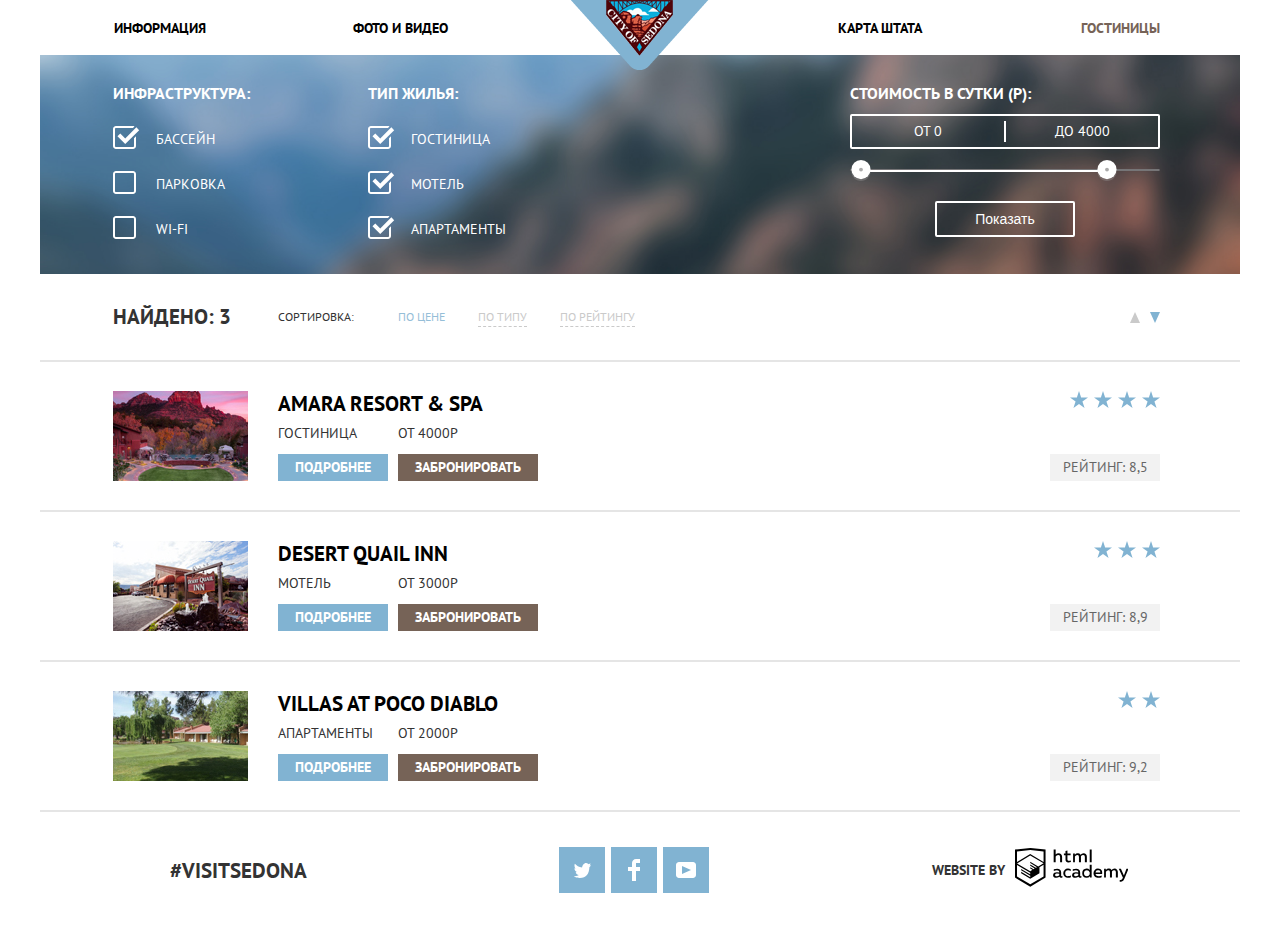
==== commit eacad1fe: "Удалил jquery и поправил стили для price range slider-а" ====
--- a/hotels.html
+++ b/hotels.html
@@ -4,9 +4,8 @@
         <meta charset="utf-8">
 		<title>Седона - отели</title>
 		<link href="https://fonts.googleapis.com/css?family=PT+Sans:400,400i,700,700i&amp;subset=cyrillic" rel="stylesheet">
-        <link rel="stylesheet" href="css/normalize.css">
-		<link rel="stylesheet" href="css/styles.css">
-		<link rel="stylesheet" href="css/jquery.ui.css">
+        <link rel="stylesheet" href="css/normalize.min.css">
+		<link rel="stylesheet" href="css/styles.min.css">
     </head>
     <body>
 		<header class="page-header container">
@@ -66,11 +65,14 @@
 					<div class="range-filter-section">
 						<h3>Стоимость в сутки (р):</h3>
 						<div class="range-prices">
-							<div id="minPrice">ОТ</div>
-							<div id="maxPrice">ДО</div>
-						</div>
-
-						<div id="rangeSlider"></div>
+							<div id="minPrice">ОТ 0</div>
+							<div id="maxPrice">ДО 4000</div>
+						</div>
+						<div class="range-slider">
+							<div class="slider-line"></div>
+							<span class="slider-handle left-handle"></span>
+							<span class="slider-handle right-handle"></span>
+						</div>
 						<button class="button-white" type="submit">Показать</button>
 					</div>
 				</form>
@@ -249,24 +251,5 @@
 				</a>
 			</div>
 		</footer>
-		<script src="js/jquery.js"></script>
-		<script src="js/jquery.ui.js"></script>
-		<script>
-		$( function() {
-			$( "#rangeSlider" ).slider({
-				range: true,
-				min: 0,
-				max: 5000,
-				values: [ 0, 4000 ],
-				slide: function( event, ui ) {
-					$( "#minPrice" ).html("ОТ " + ui.values[ 0 ]);
-					$( "#maxPrice" ).html("ДО " + ui.values[ 1 ]);
-				}
-			});
-			
-			$( "#minPrice" ).html("ОТ " + $( "#rangeSlider" ).slider( "values", 0 ));
-			$( "#maxPrice" ).html("ДО " + $( "#rangeSlider" ).slider( "values", 1 ));
-		} );
-		</script>
 	</body>
 </html>
--- a/css/styles.min.css
+++ b/css/styles.min.css
@@ -0,0 +1 @@
+body,h2,h3,html{line-height:21px;margin:0}h2,h3,p{margin:0}.feature,.features-list,.hotels-search,.hotels-search h2,.site-navigation li,body,html{text-align:center}.calendar-input,.hotels-search button,.hotels-sorting,body,html{text-transform:uppercase}body,html{padding:0;font-family:'PT Sans',Tahoma,sans-serif;font-size:14px;font-weight:400;color:#333;background-color:#fff}h2,h3{font-size:21px;font-weight:700}a{text-decoration:none;color:#000}a:focus,a:hover{color:#81b3d2}a:active{color:#cacaca}p{padding-top:0}.visually-hidden{position:absolute!important;clip:rect(1px 1px 1px 1px);clip:rect(1px,1px,1px,1px);padding:0!important;border:0!important;height:1px!important;width:1px!important;overflow:hidden}.container{max-width:1200px;margin:0 auto}.site-navigation{display:flex;flex-wrap:wrap;align-items:center;margin:0;padding:0;line-height:26px;list-style:none}.intro h2,.intro p{margin:0 auto}.site-navigation li{width:20%;font-weight:700;line-height:26px}.site-navigation a.active{color:#766357}.main-header-logo{position:relative;height:55px;display:block}.main-header-logo img{position:absolute;z-index:2;top:0;left:0;right:0;margin:0 auto}.intro{padding:55px}.intro h2{max-width:490px;padding-bottom:30px;line-height:26px}.feature{display:flex;align-items:stretch;color:#fff;background-color:#81b3d2}.feature img{display:block;margin:0;padding:0}.feature h2{padding-bottom:25px;padding-left:50px;padding-right:50px}.feature p:first-of-type{padding-bottom:20px}.feature.feature-reverse{flex-direction:row-reverse}.left-side{padding:45px}.recommendations{display:flex}.recommendations-item{width:33%;padding-left:73px;padding-right:73px}.recommendations-item h3{position:relative;padding-top:160px;padding-bottom:25px}.recommendations-item h3::before{content:"";position:absolute;top:60px;left:0;right:0;width:75px;height:76px;margin:0 auto;background-repeat:no-repeat}.house h3::before{background-image:url(../img/icons/house.svg)}.food h3::before{background-image:url(../img/icons/food.svg)}.souvenirs h3::before{background-image:url(../img/icons/souvenirs.svg)}.recommendations-item p:last-child{padding-bottom:80px}.features-list{display:flex;background-color:#eee}.features-item{width:33%;padding:50px 70px 40px}.features-item h3,.features-item p{padding-bottom:20px}.features-item h3{margin:0;padding-left:50px;padding-right:50px;color:#000}.hotels-search{padding-top:50px}.hotels-search h2{margin:0;padding-bottom:30px;font-size:30px;line-height:36px}.hotels-search>p{padding:0;font-size:14px;line-height:24px;font-weight:400}.hotels-search>p:last-of-type{padding-bottom:40px}.hotels-search button{font:inherit;font-size:21px;font-weight:700;line-height:26px;text-align:center;vertical-align:middle;color:#fff;border:none}.hotels-search .button-brown{width:568px;min-height:86px}.hotels-search .overlay-content{position:relative}.hotels-search .search-form{position:absolute;top:0;left:0;right:0;z-index:2;width:458px;margin:0 auto;padding:55px;text-align:left;font-weight:700;background-color:#fff}.search-form .flex-row{display:flex;flex-wrap:nowrap;align-items:center;justify-content:flex-start}.search-form>.flex-row{padding-bottom:30px}.search-form>.flex-row:last-of-type{padding-bottom:55px}.search-form .flex-row.half-width{width:50%}.search-form .flex-row button{width:38px;min-height:38px;color:#a9a9a9;border:none;border-radius:0;background-color:#f2f2f2;outline:0;cursor:pointer}.search-form .calendar{font-size:0}.calendar svg{fill:#cacaca;vertical-align:middle}.calendar:focus svg,.calendar:hover svg{fill:#000}.calendar:active svg{fill:#81b3d2}.half-width input{width:40px;text-align:center}.half-width button:focus,.half-width button:hover{color:#000}.half-width button:active{color:#81b3d2}.search-form input{flex:1;height:36px;background-color:#f2f2f2;border:none;outline:0}.calendar-input{width:280px;padding-left:12px;padding-right:12px;font:inherit}.search-form .calendar-input:hover+.calendar svg,.search-form input:hover{background-color:#ebebeb}.search-form input:focus{height:32px;background-color:#fff;border:2px solid #e5e5e5;outline:0}.hotels-search .search-form label{flex-basis:112px}.hotels-search .search-form .half-width:last-of-type label{text-align:right;padding-right:25px}.no-spin::-webkit-inner-spin-button,.no-spin::-webkit-outer-spin-button{-webkit-appearance:none;margin:0;-moz-appearance:textfield}.map img{display:block;margin:0;padding:0}.search-form .button-blue{width:458px;min-height:58px}.button-brown{color:#fff;background-color:#766357}.button-brown:focus,.button-brown:hover{color:#fff;background-color:#604e43}.button-brown:active{color:#928a85;background-color:#503e33}.button-blue{color:#fff;background-color:#81b3d2}.button-blue:focus,.button-blue:hover{color:#fff;background-color:#669ec0}.button-blue:active{color:#94b9d2;background-color:#5496bd}.hotels-filter{padding:28px;background-image:url(../img/backgrounds/intro-blur.jpg);background-repeat:no-repeat;background-size:cover;background-position:50% 50%}.hotels-filter-form{display:flex;align-items:flex-start;justify-content:space-between;padding-left:45px;padding-right:52px;color:#fff}.hotels-filter-form h3{font-size:16px}.hotels-filter-form .infrastructure-filter,.hotels-filter-form .type-filter{flex-basis:255px;text-align:left}.hotels-filter-form .infrastructure-filter h3,.hotels-filter-form .type-filter h3{padding-bottom:20px}.hotels-filter-form ul{margin:0;padding:0;font-weight:400;text-align:left;list-style:none}.hotels-filter-form ul li:not(:last-of-type){padding-bottom:13px}.hotels-filter-form .checkbox{display:none}.hotels-filter-form .checkbox+label{cursor:pointer}.hotels-filter-form .checkbox+label span{display:inline-block;width:27px;height:27px;vertical-align:middle;padding-right:16px;margin-bottom:5px;background:url(../img/icons/checkbox-off.svg) 0 center no-repeat}.hotels-filter-form .checkbox:checked+label span{background-image:url(../img/icons/checkbox-on.svg)}.range-filter-section .ui-slider-horizontal{height:0}.hotels-filter-form .range-filter-section{flex-basis:310px;margin-left:auto;text-align:center}.range-filter-section h3{margin-bottom:10px;text-align:left}.range-filter-section .range-prices{display:flex;margin-bottom:20px;padding-top:5px;padding-bottom:5px;border:2px solid #fff;border-radius:2px}.range-filter-section .range-prices div{flex:1 1}.range-filter-section .range-prices div:last-child{border-left:2px solid #fff}.range-filter-section .range-slider{position:relative;height:0;margin-bottom:30px;border:1px solid #767577;border-radius:3px}.range-slider .slider-line{position:absolute;left:10px;top:0;width:80%;height:100%;border:1px solid #fff;border-radius:3px}.range-slider .slider-handle{position:absolute;top:-10px;overflow:hidden;width:20px;height:22px;background-image:url(../img/icons/range-filter-button.svg);background-repeat:no-repeat;background-size:100% 100%;background-color:transparent;border-style:none;cursor:pointer}.range-slider .left-handle{left:0}.range-slider .right-handle{left:80%}.range-slider .slider-handle:focus,.range-slider .slider-handle:hover{width:22px;height:24px}.range-filter-section .button-white{width:140px;padding-top:8px;padding-bottom:8px;color:#fff;background:0 0;border:2px solid #fff;border-radius:2px}.range-filter-section .button-white:focus,.range-filter-section .button-white:hover{color:#000;background-color:#fff}.hotels-sorting{display:flex;align-items:center;justify-content:flex-start;padding:30px 80px 30px 73px}.hotels-sorting .total-column{font-size:21px;line-height:26px;font-weight:700}.hotels-result-item .icon-column,.hotels-sorting .total-column{flex-basis:165px;text-align:left}.hotels-sorting .hotels-sorting-form{flex-grow:1;text-align:left}.hotels-sorting .hotels-sorting-form .sort-title,.hotels-sorting .hotels-sorting-form .sort-types{font-size:12px;line-height:18px}.hotels-result-item .actions,.hotels-result-item .details,.hotels-sorting .hotels-sorting-form{display:flex;align-items:center;justify-content:flex-start}.hotels-result-item .actions a:first-of-type,.hotels-result-item .details p:first-of-type,.hotels-sorting .sort-title{flex-basis:110px;margin-right:10px}.hotels-sorting-form .sort-types .sort-button{margin-right:30px}.hotels-sorting-form .sort-types .sort-button.active-button{color:#95bed8;border:none}.hotels-sorting-form .sort-types .sort-button:focus,.hotels-sorting-form .sort-types .sort-button:hover{color:#95bed8;border-bottom:1px dashed #95bed8}.hotels-sorting-form .sort-types .sort-button:active{color:#000;border:none}.hotels-sorting .sort-direction{display:flex;flex-direction:row;flex-grow:1;justify-content:flex-end}.hotels-sorting .sort-direction .sort-button{margin-left:10px}.hotels-sorting .up-arrow-button{width:0;height:0;font-size:0;border:none;border-left:5px solid transparent;border-right:5px solid transparent;border-bottom:11px solid #cacaca}.hotels-sorting .up-arrow-button.active,.hotels-sorting .up-arrow-button:active{border-bottom-color:#81b3d2}.hotels-sorting .up-arrow-button:focus,.hotels-sorting .up-arrow-button:hover{border-bottom-color:#000}.hotels-sorting .down-arrow-button{width:0;height:0;font-size:0;border:none;border-left:5px solid transparent;border-right:5px solid transparent;border-top:11px solid #cacaca}.hotels-sorting .down-arrow-button.active-button,.hotels-sorting .down-arrow-button:active{border-top-color:#81b3d2}.hotels-sorting .down-arrow-button:focus,.hotels-sorting .down-arrow-button:hover{border-top-color:#000}.hotels-sorting-form button{padding:0;font:inherit;font-size:12px;line-height:18px;color:#cacaca;text-transform:uppercase;background:0 0;border:none;border-bottom:1px dashed #cacaca;cursor:pointer}.hotels-result>ul{padding:0;margin:0;list-style:none}.hotels-result .hotels-result-item{display:flex;align-items:stretch;justify-content:flex-start;text-align:left;border-top:2px solid #e5e5e5;padding:29px 80px 29px 73px}.hotels-result .hotels-result-item img{display:block;margin:0;padding:0}.hotels-result .hotels-result-item:last-of-type{border-bottom:2px solid #e5e5e5}.hotels-result-item .description-column{display:flex;flex-direction:column;justify-content:space-between}.description-column .details{padding-bottom:5px}.hotels-result-item .title{display:block;font-size:21px;font-weight:700;line-height:26px}.hotels-result-item .rating-column{flex:1;display:flex;flex-direction:column;justify-content:space-between;align-items:flex-end;text-align:right}.hotels-result-item .rating-column .rating-info{width:110px;padding-top:3px;padding-bottom:3px;text-align:center;color:#666;background-color:#f2f2f2}.hotels-result .rating .glyphicon-star{display:inline-block;width:18px;height:17px;padding-left:2px;background-image:url(../img/icons/star-icon.svg);background-repeat:no-repeat;background-position:100% 100%}.hotels-result .button-blue,.hotels-result .button-brown{border:none;text-decoration:none;text-align:center;font-size:14px;font-weight:700;line-height:21px;padding:3px 17px}.page-footer{display:flex;align-items:center}.page-footer-overlay{position:relative;margin-top:-116px;background:rgba(255,255,255,.5)}.page-footer>div{width:33%}.footer-tag{font-weight:700;font-size:21px}.footer-social ul{display:flex;flex-wrap:wrap;align-items:center;justify-content:space-between;margin:0 auto;padding:0;width:150px;text-align:center;list-style:none}.footer-social .social-button{display:flex;align-items:center;justify-content:center;width:46px;height:46px;margin-top:35px;margin-bottom:35px;background-color:#81b3d2}.footer-social .social-button:focus,.footer-social .social-button:hover{background-color:#669ec0}.footer-social .social-button:active{background-color:#5496bd}.footer-social .social-button:active path{fill:#88b6d1}.footer-copyright{display:flex;align-items:center;justify-content:center}.footer-copyright b{padding-right:10px}.footer-copyright:focus path,.footer-copyright:focus rect,.footer-copyright:hover path,.footer-copyright:hover rect{fill:#81b3d2}.footer-copyright:active path,.footer-copyright:active rect{fill:#bdbbbc}.footer-social a{color:#000}.footer-social a:focus,.footer-social a:hover{color:#81b3d2}